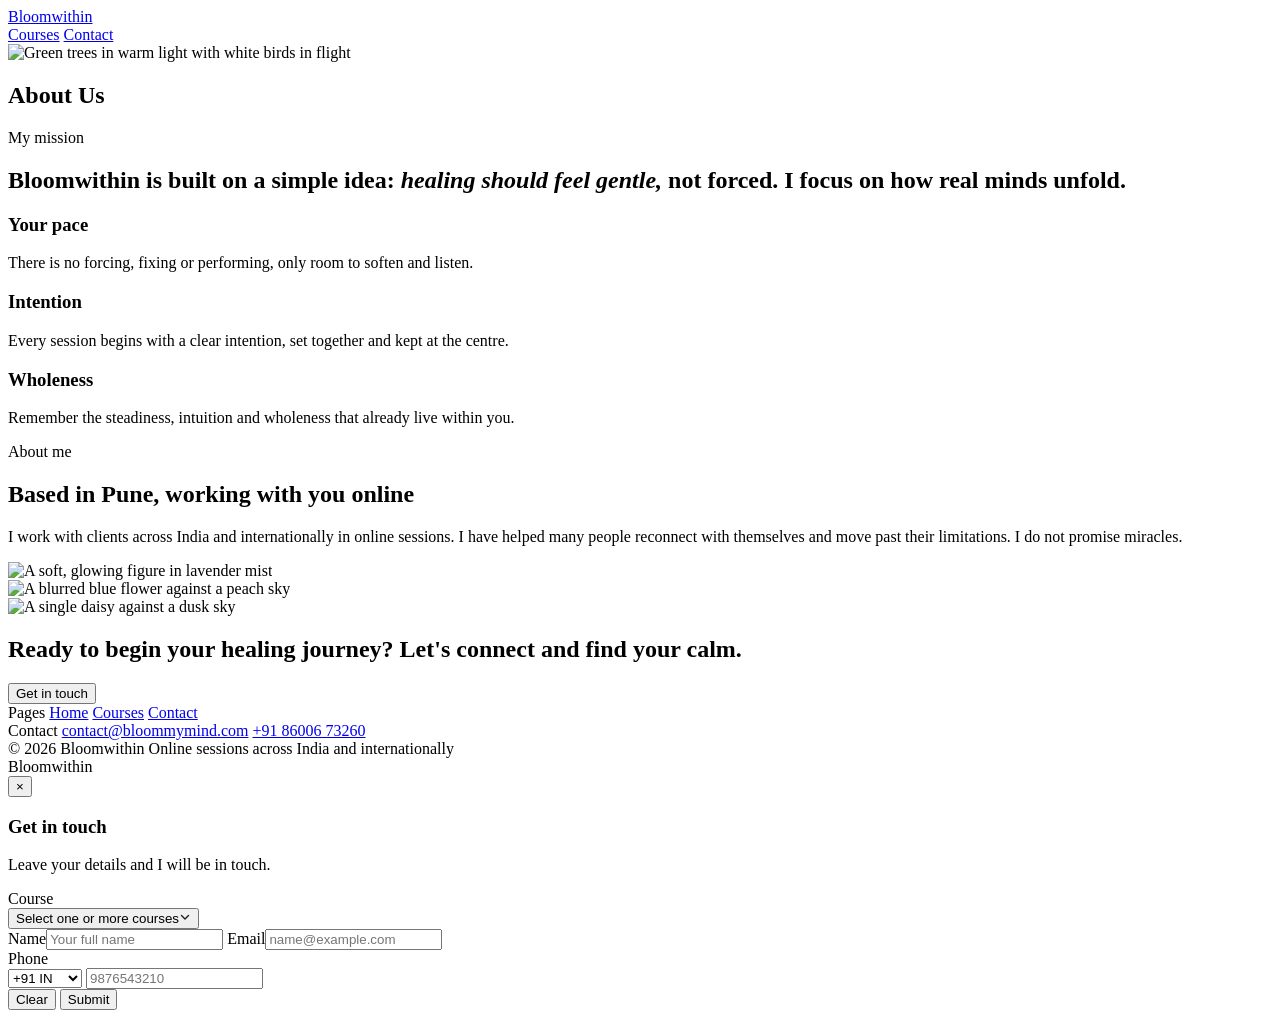
==== contact.html @ b94a1838 "Add files via upload" ====
<!doctype html>
<html lang="en">
<head>
<meta charset="utf-8">
<meta name="viewport" content="width=device-width, initial-scale=1, viewport-fit=cover">
<title>Contact Bloomwithin | About Us &amp; Online Healing Sessions</title>
<meta name="description" content="Get in touch with Bloomwithin. Learn about our gentle approach to healing and book online sessions with clients across India and internationally.">
<meta name="robots" content="index, follow, max-image-preview:large">
<link rel="canonical" href="https://www.bloomwithin.world/contact">
<meta property="og:type" content="website">
<meta property="og:site_name" content="Bloomwithin">
<meta property="og:title" content="Contact Bloomwithin | About Us &amp; Online Healing Sessions">
<meta property="og:description" content="Get in touch with Bloomwithin. Learn about our gentle approach to healing and book online sessions with clients across India and internationally.">
<meta property="og:url" content="https://www.bloomwithin.world/contact">
<meta property="og:image" content="https://www.bloomwithin.world/images/og-contact.jpg">
<meta property="og:image:width" content="1200">
<meta property="og:image:height" content="630">
<meta property="og:image:alt" content="Green trees in warm light with white birds in flight">
<meta name="twitter:card" content="summary_large_image">
<meta name="twitter:title" content="Contact Bloomwithin | About Us &amp; Online Healing Sessions">
<meta name="twitter:description" content="Get in touch with Bloomwithin. Learn about our gentle approach to healing and book online sessions with clients across India and internationally.">
<meta name="twitter:image" content="https://www.bloomwithin.world/images/og-contact.jpg">
<link rel="preconnect" href="https://fonts.googleapis.com">
<link rel="preconnect" href="https://fonts.gstatic.com" crossorigin>
<link rel="stylesheet" href="https://fonts.googleapis.com/css2?family=Inter:ital,wght@0,300..700;1,300..700&family=Lexend:wght@400;500&family=Cormorant+Garamond:wght@400;500&family=Lemon&family=Lily+Script+One&display=swap">
<link rel="stylesheet" href="/assets/site.css">
</head>
<body data-page="contact">
<header class="nav">
  <div class="nav-in">
    <a class="logo" href="/">Bloomwithin</a>
    <nav aria-label="Main">
      <a href="/courses">Courses</a>
      <a href="/contact" aria-current="page">Contact</a>
    </nav>
  </div>
</header>

<main>
<!-- ================= CONTACT ================= -->
<div class="view" id="view-contact">
  <div class="au">
  <section class="au-hero imgr" aria-labelledby="au-h">
    <img loading="lazy" decoding="async" class="rv fill" src="/images/forest-light-and-birds.jpg" alt="Green trees in warm light with white birds in flight" style="object-position:50% 50%">
    <h1 id="au-h" class="au-title" data-split>About Us</h1>
  </section>

  <section class="au-panel" id="mission">
    <span class="au-chip fade">My mission</span>
    <h2 class="au-h" data-split>Bloomwithin is built on a simple idea: <em>healing should feel gentle,</em> not forced. I focus on how real minds unfold.</h2>
    <div class="au-cards">
      <article class="au-card fade">
        <h3>Your pace</h3>
        <p>There is no forcing, fixing or performing, only room to soften and listen.</p>
      </article>
      <article class="au-card fade" style="--d:.1s">
        <h3>Intention</h3>
        <p>Every session begins with a clear intention, set together and kept at the centre.</p>
      </article>
      <article class="au-card fade" style="--d:.2s">
        <h3>Wholeness</h3>
        <p>Remember the steadiness, intuition and wholeness that already live within you.</p>
      </article>
    </div>
  </section>

  <section class="au-team" id="about">
    <span class="au-chip fade">About me</span>
    <h2 class="au-h au-h2" data-split>Based in Pune, working with you online</h2>
    <p class="au-p fade">I work with clients across India and internationally in online sessions. I have helped many people reconnect with themselves and move past their limitations. I do not promise miracles.</p>
    <div class="au-photos">
      <div class="imgr" data-par="1" data-par-img><img loading="lazy" decoding="async" class="rv fill" src="/images/glowing-figure-in-lavender-mist.jpg" alt="A soft, glowing figure in lavender mist" style="object-position:50% 30%"></div>
      <div class="imgr" data-par="-1" data-par-img style="--d:.12s"><img loading="lazy" decoding="async" class="rv fill" src="/images/blue-flower-peach-sky.jpg" alt="A blurred blue flower against a peach sky"></div>
      <div class="imgr" data-par="1.4" data-par-img style="--d:.24s"><img loading="lazy" decoding="async" class="rv fill" src="/images/daisy-against-dusk-sky.jpg" alt="A single daisy against a dusk sky" style="object-position:50% 70%"></div>
    </div>
  </section>
</div>
</div>
</main>





<footer class="foot" id="site-footer">
  <div class="wrap">
    <div class="foot-grid">
      <div class="foot-cta">
        <h2 class="fade">Ready to begin your healing journey? Let's connect and find your calm.</h2>
        <button type="button" class="foot-btn fade" data-book="" style="--d:.1s">Get in touch</button>
      </div>
      <div class="foot-links">
        <nav class="foot-col fade" aria-label="Footer" style="--d:.1s">
          <span class="t">Pages</span>
          <a href="/">Home</a>
          <a href="/courses">Courses</a>
          <a href="/contact">Contact</a>
        </nav>
        <div class="foot-col fade" style="--d:.2s">
          <span class="t">Contact</span>
          <a href="mailto:contact@bloommymind.com">contact@bloommymind.com</a>
          <a href="tel:+918600673260">+91 86006 73260</a>
        </div>
      </div>
    </div>
    <div class="foot-bar">
      <span>&copy; 2026 Bloomwithin</span>
      <span>Online sessions across India and internationally</span>
    </div>
    <div class="foot-word" aria-hidden="true">Bloomwithin</div>
  </div>
</footer>

<div class="modal" id="book-modal" role="dialog" aria-modal="true" aria-labelledby="bk-h" aria-hidden="true">
  <form class="modal-card" id="book-form" novalidate action="https://formspree.io/f/xoeeekdz" method="POST">
    <button type="button" class="modal-x" data-close aria-label="Close">&times;</button>
    <h3 id="bk-h">Get in touch</h3>
    <p class="modal-sub" id="bk-sub">Leave your details and I will be in touch.</p>
    <input type="hidden" name="_subject" value="New booking enquiry from Bloomwithin">
    <div class="f2" id="bk-courses">
      <label id="bk-c-l">Course</label>
      <div class="msel">
        <button type="button" class="msel-btn" id="bk-c-btn" aria-expanded="false" aria-controls="bk-c-list" aria-labelledby="bk-c-l bk-c-btn"><span class="msel-val" id="bk-c-val">Select one or more courses</span><svg viewBox="0 0 12 12" width="12" height="12" aria-hidden="true"><path d="M2.5 4.5 6 8l3.5-3.5" fill="none" stroke="#1c1c22" stroke-width="1.4" stroke-linecap="round" stroke-linejoin="round"/></svg></button>
        <div class="msel-list" id="bk-c-list" role="group" aria-label="Courses" hidden>
          <label class="msel-opt"><input type="checkbox" name="course" value="Reiki Healing"><i aria-hidden="true"></i><span>Reiki Healing</span></label>
          <label class="msel-opt"><input type="checkbox" name="course" value="Switch Word Therapy"><i aria-hidden="true"></i><span>Switch Word Therapy</span></label>
          <label class="msel-opt"><input type="checkbox" name="course" value="Guided Meditation"><i aria-hidden="true"></i><span>Guided Meditation</span></label>
        </div>
      </div>
    </div>
    <label class="f2" for="bk-name"><span>Name</span><input id="bk-name" name="name" type="text" placeholder="Your full name" autocomplete="name" required></label>
    <label class="f2" for="bk-email"><span>Email</span><input id="bk-email" name="email" type="email" placeholder="name@example.com" autocomplete="email" required></label>
    <div class="f2">
      <label for="bk-phone">Phone</label>
      <div class="phone-row">
        <select id="bk-cc" name="country_code" aria-label="Country code">
          <option value="+91">+91 IN</option><option value="+31">+31 NL</option><option value="+44">+44 GB</option><option value="+1">+1 US</option><option value="+61">+61 AU</option><option value="+971">+971 AE</option><option value="+65">+65 SG</option><option value="+49">+49 DE</option><option value="+33">+33 FR</option>
        </select>
        <input id="bk-phone" name="phone_number" type="tel" inputmode="tel" placeholder="9876543210" autocomplete="tel-national" required>
      </div>
    </div>
    <div class="enq-actions">
      <button class="btn-clear" type="reset">Clear</button>
      <button class="btn-submit" type="submit">Submit</button>
    </div>
    <p class="form-note" id="bk-status" role="status" aria-live="polite"></p>
  </form>
</div>

<div class="cur cur-dot" aria-hidden="true"><i><b></b></i></div>
<script src="/assets/site.js" defer></script>
</body>
</html>
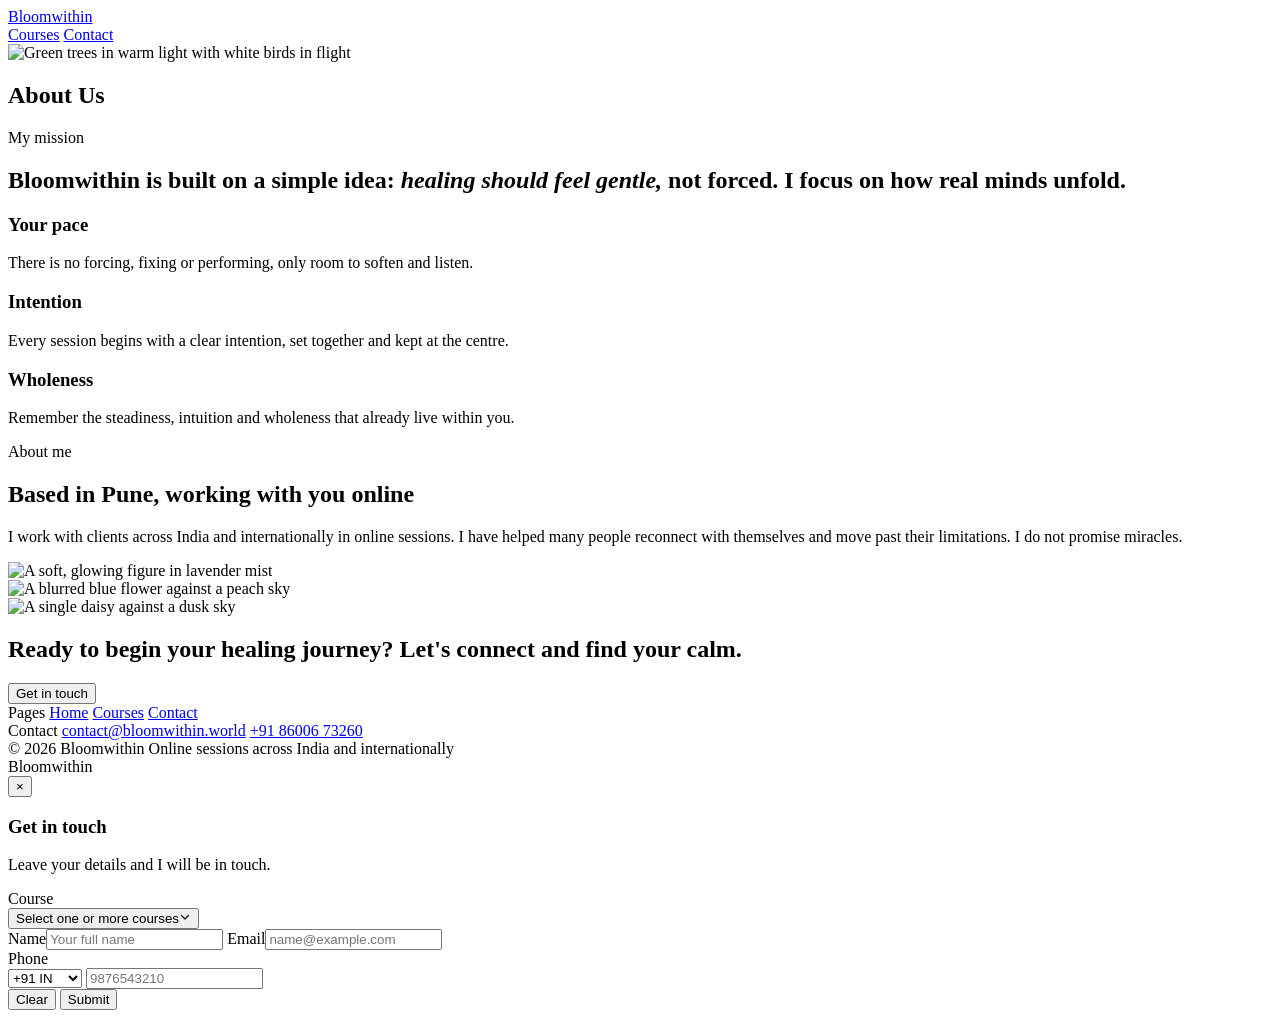
==== commit b909f56a: "Add files via upload" ====
--- a/contact.html
+++ b/contact.html
@@ -98,7 +98,7 @@
         </nav>
         <div class="foot-col fade" style="--d:.2s">
           <span class="t">Contact</span>
-          <a href="mailto:contact@bloommymind.com">contact@bloommymind.com</a>
+          <a href="mailto:contact@bloomwithin.world">contact@bloomwithin.world</a>
           <a href="tel:+918600673260">+91 86006 73260</a>
         </div>
       </div>
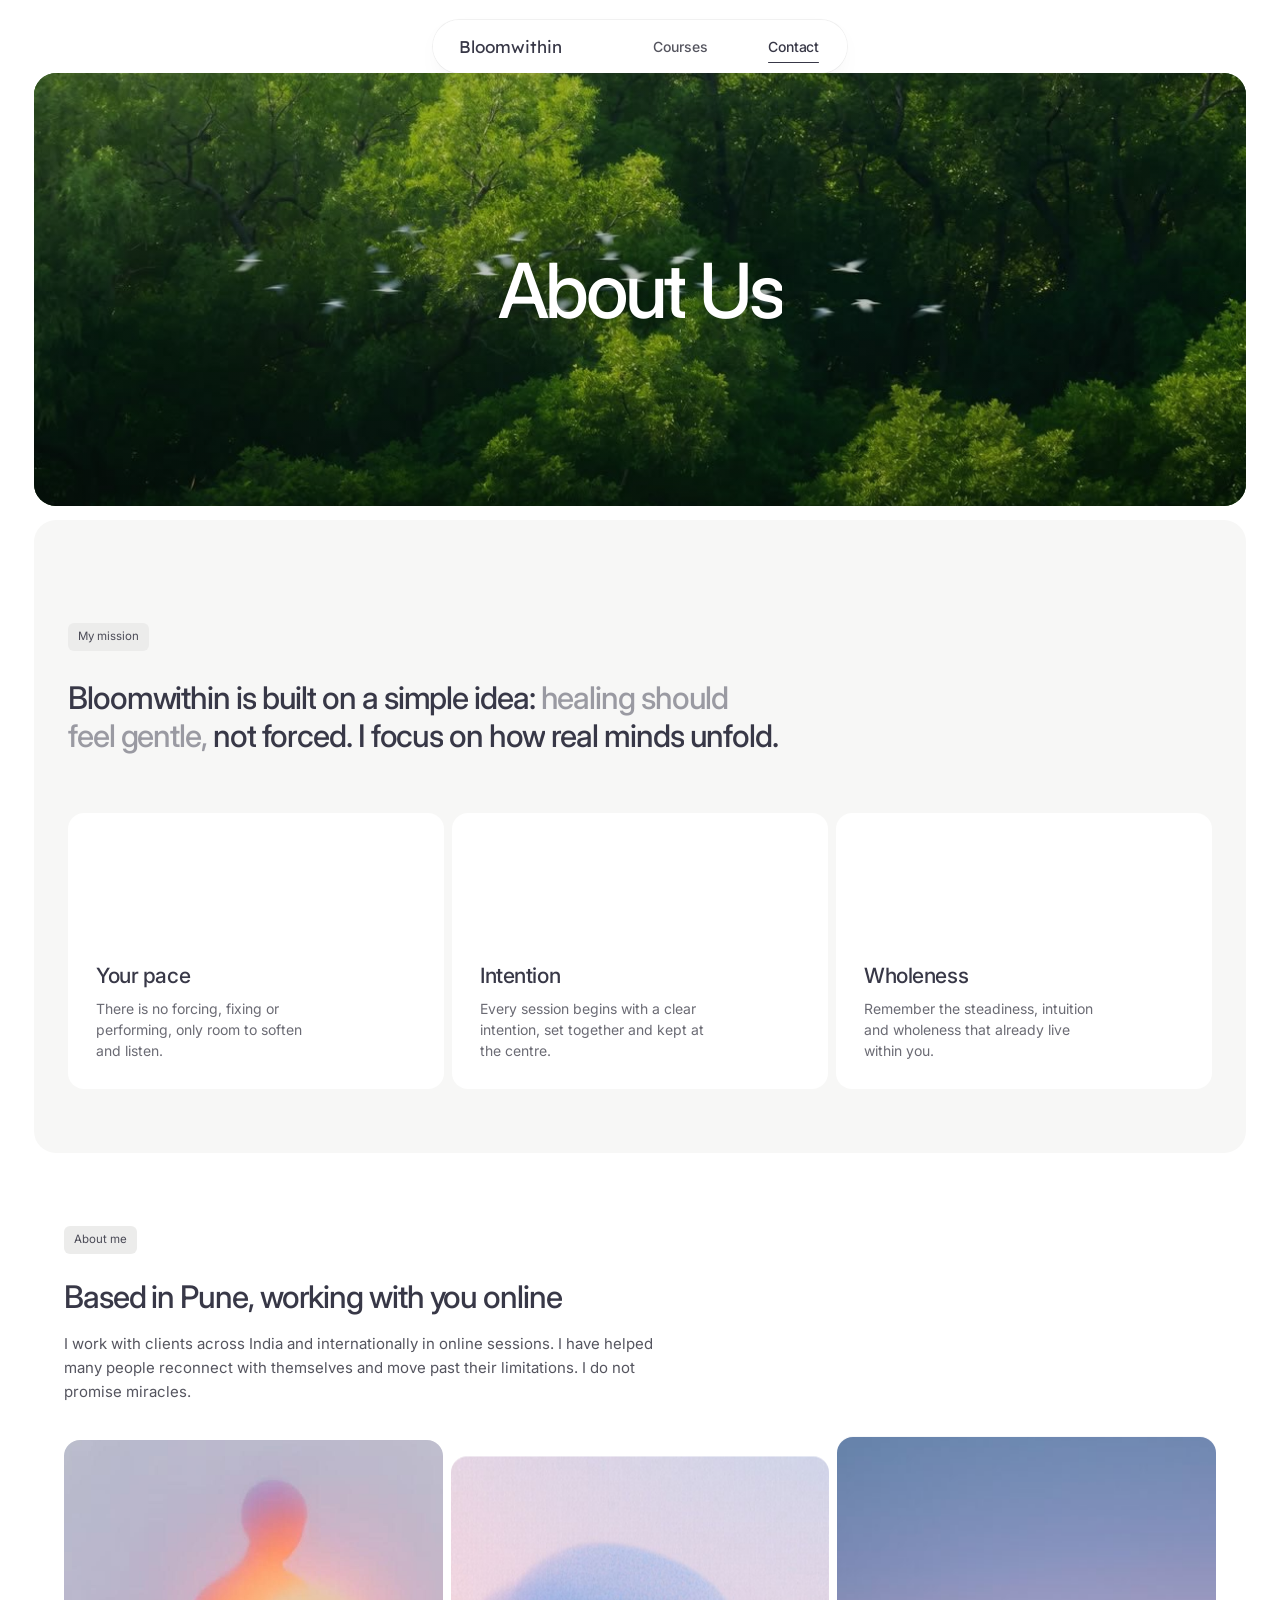
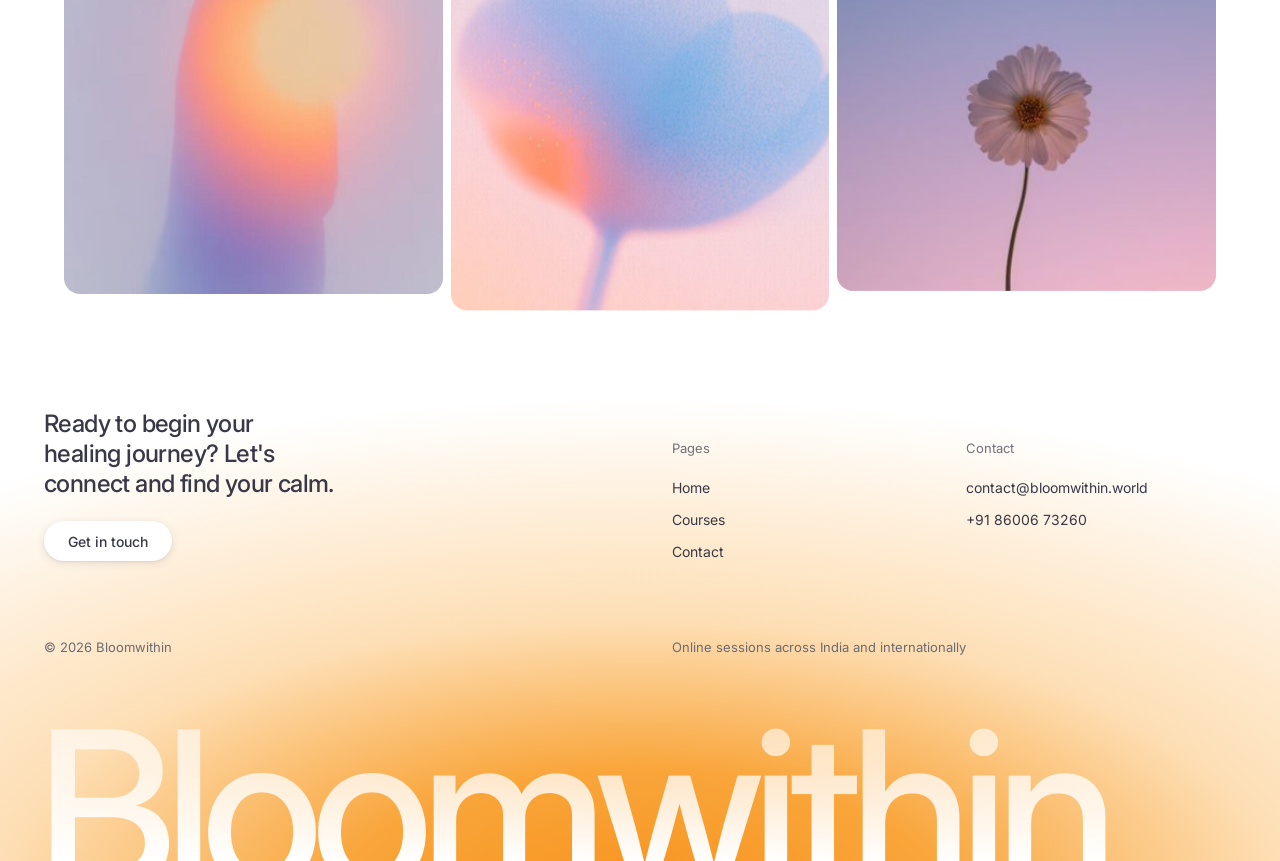
==== commit 320f03cb: "Add files via upload" ====
--- a/contact.html
+++ b/contact.html
@@ -12,18 +12,18 @@
 <meta property="og:title" content="Contact Bloomwithin | About Us &amp; Online Healing Sessions">
 <meta property="og:description" content="Get in touch with Bloomwithin. Learn about our gentle approach to healing and book online sessions with clients across India and internationally.">
 <meta property="og:url" content="https://www.bloomwithin.world/contact">
-<meta property="og:image" content="https://www.bloomwithin.world/images/og-contact.jpg">
+<meta property="og:image" content="https://www.bloomwithin.world/og-contact.jpg">
 <meta property="og:image:width" content="1200">
 <meta property="og:image:height" content="630">
 <meta property="og:image:alt" content="Green trees in warm light with white birds in flight">
 <meta name="twitter:card" content="summary_large_image">
 <meta name="twitter:title" content="Contact Bloomwithin | About Us &amp; Online Healing Sessions">
 <meta name="twitter:description" content="Get in touch with Bloomwithin. Learn about our gentle approach to healing and book online sessions with clients across India and internationally.">
-<meta name="twitter:image" content="https://www.bloomwithin.world/images/og-contact.jpg">
+<meta name="twitter:image" content="https://www.bloomwithin.world/og-contact.jpg">
 <link rel="preconnect" href="https://fonts.googleapis.com">
 <link rel="preconnect" href="https://fonts.gstatic.com" crossorigin>
 <link rel="stylesheet" href="https://fonts.googleapis.com/css2?family=Inter:ital,wght@0,300..700;1,300..700&family=Lexend:wght@400;500&family=Cormorant+Garamond:wght@400;500&family=Lemon&family=Lily+Script+One&display=swap">
-<link rel="stylesheet" href="/assets/site.css">
+<link rel="stylesheet" href="/site.css">
 </head>
 <body data-page="contact">
 <header class="nav">
@@ -41,7 +41,7 @@
 <div class="view" id="view-contact">
   <div class="au">
   <section class="au-hero imgr" aria-labelledby="au-h">
-    <img loading="lazy" decoding="async" class="rv fill" src="/images/forest-light-and-birds.jpg" alt="Green trees in warm light with white birds in flight" style="object-position:50% 50%">
+    <img loading="lazy" decoding="async" class="rv fill" src="/forest-light-and-birds.jpg" alt="Green trees in warm light with white birds in flight" style="object-position:50% 50%">
     <h1 id="au-h" class="au-title" data-split>About Us</h1>
   </section>
 
@@ -69,9 +69,9 @@
     <h2 class="au-h au-h2" data-split>Based in Pune, working with you online</h2>
     <p class="au-p fade">I work with clients across India and internationally in online sessions. I have helped many people reconnect with themselves and move past their limitations. I do not promise miracles.</p>
     <div class="au-photos">
-      <div class="imgr" data-par="1" data-par-img><img loading="lazy" decoding="async" class="rv fill" src="/images/glowing-figure-in-lavender-mist.jpg" alt="A soft, glowing figure in lavender mist" style="object-position:50% 30%"></div>
-      <div class="imgr" data-par="-1" data-par-img style="--d:.12s"><img loading="lazy" decoding="async" class="rv fill" src="/images/blue-flower-peach-sky.jpg" alt="A blurred blue flower against a peach sky"></div>
-      <div class="imgr" data-par="1.4" data-par-img style="--d:.24s"><img loading="lazy" decoding="async" class="rv fill" src="/images/daisy-against-dusk-sky.jpg" alt="A single daisy against a dusk sky" style="object-position:50% 70%"></div>
+      <div class="imgr" data-par="1" data-par-img><img loading="lazy" decoding="async" class="rv fill" src="/glowing-figure-in-lavender-mist.jpg" alt="A soft, glowing figure in lavender mist" style="object-position:50% 30%"></div>
+      <div class="imgr" data-par="-1" data-par-img style="--d:.12s"><img loading="lazy" decoding="async" class="rv fill" src="/blue-flower-peach-sky.jpg" alt="A blurred blue flower against a peach sky"></div>
+      <div class="imgr" data-par="1.4" data-par-img style="--d:.24s"><img loading="lazy" decoding="async" class="rv fill" src="/daisy-against-dusk-sky.jpg" alt="A single daisy against a dusk sky" style="object-position:50% 70%"></div>
     </div>
   </section>
 </div>
@@ -148,6 +148,6 @@
 </div>
 
 <div class="cur cur-dot" aria-hidden="true"><i><b></b></i></div>
-<script src="/assets/site.js" defer></script>
+<script src="/site.js" defer></script>
 </body>
 </html>
--- a/site.css
+++ b/site.css
@@ -0,0 +1,568 @@
+/* Bloomwithin shared styles. Each page (/, /courses, /contact) is a real URL that loads this file. */
+:root {
+  --bg: #ffffff;
+  --ink: #383847;
+  --muted: #98989e;
+  --link: #0099ff;
+  --band: #f4f3f0;
+  --cream: #f8f6f1;
+  --line: #d9d8d4;
+  --accent: #ea6a3f;
+  --glow: #f2bd7e;
+  --sans: "Inter", "Helvetica Neue", Arial, sans-serif;
+  --lex: "Lexend", "Inter", Arial, sans-serif;
+  --logo: "Lemon", "Lexend", Georgia, serif;
+  --script: "Lily Script One", Georgia, serif;
+  --ease: cubic-bezier(.2, .7, .1, 1);
+  color-scheme: light;
+}
+* { box-sizing: border-box; }
+html { scroll-behavior: smooth; }
+body {
+  margin: 0;
+  background: var(--bg);
+  color: var(--ink);
+  font-family: var(--sans);
+  font-size: 16px;
+  line-height: 1.5;
+  overflow-x: hidden;
+  overflow-x: clip;
+  -webkit-font-smoothing: antialiased;
+}
+body::before { content: ""; position: fixed; inset: 0 0 auto; height: env(safe-area-inset-top, 0px); z-index: 60; background: var(--bg); }
+a { color: inherit; text-decoration: none; }
+img { display: block; max-width: 100%; }
+h1, h2, h3, p { margin: 0; }
+:focus-visible { outline: 2px solid var(--accent); outline-offset: 3px; border-radius: 6px; }
+
+.wrap {
+  width: 100%;
+  max-width: 1280px;
+  margin: 0 auto;
+  padding-left: max(clamp(16px, 4vw, 44px), env(safe-area-inset-left, 0px));
+  padding-right: max(clamp(16px, 4vw, 44px), env(safe-area-inset-right, 0px));
+}
+
+/* ---------- Nav ---------- */
+.nav {
+  position: sticky;
+  top: calc(env(safe-area-inset-top, 0px) + 10px);
+  z-index: 50;
+  display: flex;
+  justify-content: center;
+  padding: 10px max(16px, env(safe-area-inset-left, 0px)) 0 max(16px, env(safe-area-inset-right, 0px));
+  pointer-events: none;
+}
+.nav-in {
+  pointer-events: auto;
+  display: flex;
+  align-items: center;
+  gap: clamp(28px, 7vw, 96px);
+  padding: 10px 26px;
+  border-radius: 999px;
+  background: rgba(255, 255, 255, .86);
+  backdrop-filter: blur(16px) saturate(1.4);
+  -webkit-backdrop-filter: blur(16px) saturate(1.4);
+  box-shadow: 0 0 0 1px rgba(35, 35, 47, .06), 0 10px 30px -18px rgba(35, 35, 47, .25);
+  font-size: 13px;
+}
+.logo { font-family: var(--lex); font-weight: 400; font-size: 17px; letter-spacing: 0; color: var(--ink); }
+.nav nav { display: flex; gap: clamp(28px, 5vw, 56px); }
+.nav nav a { position: relative; padding: 6px 2px; color: #55555f; font-weight: 500; letter-spacing: -.005em; transition: color .3s; }
+.nav nav a::after { content: ""; position: absolute; left: 2px; right: 2px; bottom: 0; height: 1.5px; border-radius: 2px; background: var(--ink); transform: scaleX(0); transform-origin: left; transition: transform .45s var(--ease); }
+.nav nav a:hover { color: var(--ink); }
+.nav nav a:hover::after, .nav nav a[aria-current="page"]::after { transform: scaleX(1); }
+.nav nav a[aria-current="page"] { color: var(--ink); }
+
+/* ---------- Type ---------- */
+.h-hero { font-size: clamp(2.6rem, 6.4vw, 5.4rem); line-height: 1.04; letter-spacing: -.035em; font-weight: 500; }
+.h-hero-32 { font-size: 56px; line-height: 1.15; letter-spacing: -.03em; margin-top: -6px; }
+.h-hero-32 .line.soft { font-size: 56px; line-height: 1.1; }
+.h-hero span.line { display: block; }
+.h-hero .soft { font-weight: 400; color: var(--muted); }
+.h-sec { font-size: clamp(1.5rem, 2.6vw, 2.2rem); line-height: 1.15; letter-spacing: -.025em; font-weight: 500; }
+.h-mid { font-size: clamp(1.25rem, 1.9vw, 1.6rem); line-height: 1.2; letter-spacing: -.02em; font-weight: 500; }
+.small { font-size: 13px; color: var(--muted); }
+.offer-head .small { font-size: 16px; }
+.eyebrow { font-size: 11px; letter-spacing: .16em; text-transform: uppercase; color: var(--accent); font-weight: 500; }
+.lede { font-size: 16px; line-height: 1.65; color: #55555f; max-width: 38ch; }
+
+.pill {
+  display: inline-flex;
+  align-items: center;
+  justify-content: center;
+  padding: 9px 26px;
+  border: 1px solid var(--ink);
+  border-radius: 999px;
+  font-size: 13px;
+  font-weight: 500;
+  background: transparent;
+  color: var(--ink);
+  font-family: inherit;
+  cursor: pointer;
+  transition: background .35s var(--ease), color .35s var(--ease), border-color .35s var(--ease);
+}
+.pill:hover { background: var(--ink); color: #fff; }
+
+/* ---------- Hero ---------- */
+.hero { padding-top: clamp(28px, 6vw, 72px); padding-bottom: clamp(28px, 4vw, 48px); }
+.hero-top { display: grid; grid-template-columns: minmax(0, 1.5fr) minmax(0, 1fr); gap: 32px; align-items: start; }
+.hero-side { display: flex; flex-direction: column; align-items: flex-start; gap: 22px; padding-bottom: 8px; }
+.hero-img { height: clamp(260px, 44vw, 600px); }
+.hero-img img, .fill { width: 100%; height: 100%; object-fit: cover; }
+.mountain { padding-top: 14px; }
+
+/* ---------- Inner shift ---------- */
+.shift { padding-block: clamp(36px, 6vw, 80px); }
+.shift-grid { display: grid; grid-template-columns: minmax(0, 1fr) minmax(0, 1fr); gap: 32px; min-height: 360px; }
+.shift-left { display: flex; flex-direction: column; justify-content: space-between; gap: 24px; }
+.flower { width: clamp(110px, 14vw, 180px); }
+.shift-right { display: flex; flex-direction: column; gap: 28px; padding-top: 8px; }
+.shift-right .block { display: flex; flex-direction: column; gap: 10px; }
+.shift-right .block p { font-size: 16px; color: #55555f; max-width: 46ch; }
+.shift-right .label { font-size: 14px; font-weight: 500; }
+.shift-end { margin-top: auto; text-align: left; }
+
+/* ---------- Bento ---------- */
+.band { background: var(--band); padding-block: clamp(36px, 5vw, 72px); }
+.band .h-sec { margin-bottom: 24px; }
+.bento { display: grid; grid-template-columns: minmax(0, 1fr) minmax(0, 1fr) minmax(0, 1.3fr); gap: 14px; }
+.card { position: relative; border-radius: 16px; overflow: hidden; background: #fff; }
+.card-pace { aspect-ratio: 98 / 88; background: #fdfdfc; }
+.card-pace .bgimg { position: absolute; left: 0; bottom: 0; width: 100%; height: 74%; object-fit: cover; object-position: center 39%; -webkit-mask-image: linear-gradient(to bottom, transparent 0%, rgba(0, 0, 0, .3) 30%, rgba(0, 0, 0, .85) 60%, #000 85%); mask-image: linear-gradient(to bottom, transparent 0%, rgba(0, 0, 0, .3) 30%, rgba(0, 0, 0, .85) 60%, #000 85%); }
+.card-pace .panel { position: relative; z-index: 1; max-width: 18rem; padding: 34px 30px; display: flex; flex-direction: column; }
+.card-pace .panel h3, .card-pace .panel p { font-size: 16px; line-height: 1.4; font-weight: 400; letter-spacing: 0; color: var(--ink); }
+.card-text .h-mid { font-size: 1rem; letter-spacing: -.01em; }
+.card-text p { font-size: 16px; color: #55555f; }
+.card-vid { grid-column: span 2; background: #000; }
+.card-vid img.fill, .card-photo img.fill { position: absolute; inset: 0; }
+.fluid-cv { position: absolute; inset: 0; width: 100%; height: 100%; pointer-events: none; }
+.has-cursor [data-fluid], .has-cursor [data-fluid] * { cursor: default !important; }
+.card-photo { aspect-ratio: 98 / 101; }
+.card-photo.card-sit { aspect-ratio: auto; }
+.card-sit img.fill { object-position: center 82%; }
+.card-text { padding: 26px; display: flex; flex-direction: column; justify-content: flex-end; gap: 10px; }
+
+/* ---------- Offer ---------- */
+.offer { padding-block: clamp(44px, 7vw, 96px); text-align: center; }
+.offer-head { display: flex; flex-direction: column; align-items: center; gap: 10px; margin-bottom: 40px; }
+.offer-head .small { max-width: 44ch; }
+.cards { display: grid; grid-template-columns: repeat(3, minmax(0, 1fr)); gap: 16px; max-width: 1090px; margin-inline: auto; text-align: left; }
+.course { position: relative; display: flex; flex-direction: column; justify-content: flex-end; aspect-ratio: 350 / 404; border-radius: 16px; background: #f8f6f4; overflow: hidden; }
+.course:hover { z-index: 2; }
+@media (hover: hover) {
+  .js .course.fade.in { transition: opacity .9s var(--ease) var(--d, 0s), transform .7s cubic-bezier(.34, 1.45, .64, 1); will-change: transform; }
+  .js .course.fade.in:hover { transform: translateY(-4px) scale(1.05); }
+}
+.course .cimg { position: absolute; inset: 0; }
+.course .cimg::after { content: ""; position: absolute; inset: 0; z-index: 1; background: linear-gradient(to bottom, rgba(248, 246, 244, 0) 38%, rgba(248, 246, 244, .55) 60%, rgba(248, 246, 244, .94) 80%); pointer-events: none; }
+.course .cbody { position: relative; z-index: 2; padding: 0 clamp(14px, 1.3vw, 16px) clamp(16px, 1.6vw, 22px); display: flex; flex-direction: column; gap: 10px; }
+.price { font-size: clamp(15px, 1.35vw, 17px); color: #4b4b57; font-variant-numeric: tabular-nums; }
+.course h3 { font-size: clamp(14px, 1.3vw, 16px); font-weight: 600; letter-spacing: -.01em; }
+.course p { font-size: clamp(13px, 1.15vw, 14px); line-height: 1.45; color: #55555f; }
+.course .meta { font-size: clamp(12px, 1.05vw, 13px); color: #8a8a93; margin-top: 2px; }
+
+/* ---------- Students ---------- */
+.students { display: grid; grid-template-columns: minmax(0, 1.9fr) minmax(0, 1fr); min-height: clamp(520px, 52vw, 720px); border-top: 1px solid #bdbcc4; background: #fcfcfc; }
+.stu-left { display: flex; flex-direction: column; align-items: flex-start; gap: 24px; justify-content: space-between; padding: clamp(56px, 7vw, 96px) 28px clamp(48px, 6vw, 88px) max(clamp(16px, 8vw, 128px), env(safe-area-inset-left, 0px)); }
+.stu-label { font-size: 13px; font-style: italic; font-weight: 500; letter-spacing: 0; color: var(--muted); }
+.qmark { font-family: var(--script); font-style: normal; font-weight: 400; font-size: 56px; line-height: .7; color: #302b2b; }
+.stu-quote { margin: 0; max-width: 36rem; display: flex; flex-direction: column; gap: 18px; }
+.stu-quote blockquote { margin: 0; font-size: 21px; line-height: 1.5; font-style: italic; font-weight: 500; letter-spacing: -.005em; color: var(--ink); }
+.stu-quote blockquote strong { font-weight: 700; }
+.stu-quote figcaption { font-size: 14px; color: #55555f; }
+.avatar { width: 52px; height: 52px; border-radius: 50%; object-fit: cover; }
+.stu-img { position: relative; min-height: 260px; }
+.stu-img img { position: absolute; inset: 0; object-position: 70% 65%; }
+
+/* ---------- Courses rows (match Framer) ---------- */
+.cp-head { padding: clamp(56px, 8.8vw, 112px) 0 30px max(clamp(16px, 3.3vw, 42px), env(safe-area-inset-left, 0px)); }
+.cp-title { font-size: clamp(28px, 2.8vw, 36px); line-height: 1.2; font-weight: 600; letter-spacing: -.02em; color: var(--ink); }
+.crow { display: grid; grid-template-columns: 295fr 413fr 471fr; column-gap: clamp(16px, 2.3vw, 29px); padding-left: max(clamp(16px, 3.3vw, 42px), env(safe-area-inset-left, 0px)); margin-bottom: 36px; }
+.c-col1 { display: flex; flex-direction: column; min-width: 0; }
+.c-photo { position: relative; aspect-ratio: 371 / 423; }
+.c-photo img, .c-col3 img { position: absolute; inset: 0; }
+.c-num { margin-top: 38px; font-size: clamp(36px, 3.8vw, 49px); line-height: 1.1; font-weight: 600; letter-spacing: -.02em; color: #4b4b57; font-variant-numeric: tabular-nums; }
+.c-name { margin-top: 12px; font-size: 20px; line-height: 1.3; font-weight: 500; color: var(--ink); }
+.c-col2 { display: flex; flex-direction: column; align-items: flex-start; min-width: 0; }
+.c-about h3, .c-about p { font-size: 16px; line-height: 1.55; }
+.c-about h3 { font-weight: 600; color: var(--ink); }
+.c-about p { color: #55555f; }
+.c-about > * + * { margin-top: 16px; }
+.c-about p + h3 { margin-top: 20px; }
+.c-table { width: 100%; margin: 20px 0 0; }
+.c-trow { display: grid; grid-template-columns: 49% minmax(0, 1fr); align-items: center; padding: 15px 0; border-bottom: 1px solid #d6d5da; }
+.c-trow:last-child { border-bottom: 0; }
+.c-trow dt { font-size: 14px; font-weight: 500; color: var(--muted); }
+.c-trow dd { margin: 0; font-size: 16px; color: var(--ink); }
+.c-col2 .pill { margin-top: 20px; height: 41px; padding: 0 30px; font-size: 15px; }
+.c-col3 { position: relative; aspect-ratio: 594 / 700; min-width: 0; }
+
+.crows { position: relative; }
+.crow { position: sticky; top: var(--stk, 0px); background: #fff; padding-top: 28px; padding-bottom: 8px; margin-bottom: 0; }
+.crow:nth-child(1) { z-index: 1; } .crow:nth-child(2) { z-index: 2; } .crow:nth-child(3) { z-index: 3; }
+.crow:first-child { box-shadow: none; }
+
+/* ---------- Courses page ---------- */
+.c-head { padding-block: clamp(36px, 6vw, 80px) clamp(24px, 4vw, 48px); display: grid; grid-template-columns: minmax(0, 1.5fr) minmax(0, 1fr); gap: 32px; align-items: end; }
+.row { display: grid; grid-template-columns: minmax(0, 1fr) minmax(0, 1fr); gap: clamp(24px, 5vw, 72px); align-items: stretch; padding-left: max(clamp(16px, 4vw, 44px), env(safe-area-inset-left, 0px), calc((100% - 1280px) / 2 + clamp(16px, 4vw, 44px))); border-top: 1px solid var(--line); }
+.row-text { display: flex; flex-direction: column; justify-content: center; align-items: flex-start; gap: 18px; padding-block: clamp(32px, 5vw, 64px); }
+.row-text .h-sec { font-size: clamp(1.8rem, 3.4vw, 3rem); }
+.row-text p { font-size: 15px; color: #55555f; max-width: 44ch; }
+.facts { display: grid; grid-template-columns: auto 1fr; gap: 6px 22px; font-size: 13px; margin: 4px 0 6px; }
+.facts dt { color: var(--muted); }
+.facts dd { margin: 0; font-variant-numeric: tabular-nums; }
+.row-img { position: relative; min-height: clamp(300px, 36vw, 480px); }
+.row-img img { position: absolute; inset: 0; }
+.ready { padding-block: clamp(32px, 5vw, 64px) clamp(40px, 6vw, 80px); }
+.ready-card { position: relative; min-height: clamp(300px, 34vw, 420px); border-radius: 28px; display: flex; align-items: flex-end; background: radial-gradient(60% 90% at 88% 20%, rgba(250, 190, 160, .75), rgba(250, 190, 160, 0) 70%), radial-gradient(70% 90% at 8% 100%, rgba(190, 196, 250, .8), rgba(190, 196, 250, 0) 70%), #f6f3f6; }
+.ready-copy { position: relative; z-index: 1; display: flex; flex-direction: column; align-items: flex-start; gap: 14px; padding: clamp(24px, 4vw, 52px); max-width: 38rem; color: var(--ink); }
+.ready-chip { font-size: 11.5px; line-height: 1; padding: 8px 10px; border-radius: 6px; background: rgba(255, 255, 255, .7); color: #4b4b57; }
+.ready-h { font-size: clamp(2rem, 4.4vw, 3.5rem); line-height: 1.02; font-weight: 500; letter-spacing: -.04em; }
+.ready-p { font-size: clamp(14px, 1.3vw, 16px); line-height: 1.55; color: #55555f; max-width: 34ch; }
+.ready-actions { display: flex; align-items: center; gap: 22px; margin-top: 8px; }
+.ready-btn { height: 46px; padding: 0 28px; border: 0; border-radius: 999px; background: #1f1f1f; color: #fff; font: inherit; font-size: 15px; font-weight: 500; cursor: pointer; transition: transform .45s var(--ease), background-color .3s; }
+.ready-btn:hover { background: #000; transform: translateY(-2px); }
+.ready-link { color: var(--ink); font-size: 15px; border-bottom: 1px solid rgba(28, 28, 34, .4); padding-bottom: 2px; transition: border-color .3s; }
+.ready-link:hover { border-color: var(--ink); }
+
+
+/* ---------- About trio ---------- */
+.trio { display: grid; grid-template-columns: repeat(3, minmax(0, 1fr)); gap: 12px; align-items: stretch; padding: clamp(24px, 4vw, 48px) max(clamp(16px, 4vw, 44px), env(safe-area-inset-right, 0px)) clamp(24px, 4vw, 48px) 0; min-height: clamp(300px, 36vw, 480px); }
+.trio > div { position: relative; border-radius: 16px; min-height: 260px; }
+.trio > div:nth-child(2) { margin-top: 36px; margin-bottom: -12px; }
+.trio img { position: absolute; inset: 0; }
+
+/* ---------- Parallax ---------- */
+.js [data-par] { translate: 0 var(--cy, 0px); will-change: translate; }
+.js [data-par-img] img.rv, .js [data-par-img] .parimg { translate: 0 var(--py, 0px); scale: 1.16; }
+
+/* ---------- Book now popup ---------- */
+.modal { position: fixed; inset: 0; z-index: 9000; display: grid; place-items: center; padding: 16px max(16px, env(safe-area-inset-right, 0px)) max(16px, env(safe-area-inset-bottom, 0px)) max(16px, env(safe-area-inset-left, 0px)); background: rgba(28, 28, 34, .38); -webkit-backdrop-filter: blur(8px); backdrop-filter: blur(8px); opacity: 0; visibility: hidden; transition: opacity .35s var(--ease), visibility 0s .35s; }
+.modal.open { opacity: 1; visibility: visible; transition: opacity .35s var(--ease); }
+.modal-card { position: relative; width: 100%; max-width: 420px; max-height: 100%; overflow: auto; background: #fff; border-radius: 28px; padding: 28px 24px 26px; box-shadow: 0 40px 80px -30px rgba(40, 40, 90, .5); transform: translateY(24px) scale(.97); transition: transform .5s var(--ease); }
+.modal.open .modal-card { transform: none; }
+.modal-card h3 { text-align: center; font-size: 18px; font-weight: 600; letter-spacing: -.01em; color: #1c1c22; }
+.modal-sub { text-align: center; font-size: 13px; color: var(--muted); margin: 6px 0 20px; min-height: 1em; }
+.modal-x { position: absolute; top: 14px; right: 14px; width: 34px; height: 34px; border: 0; border-radius: 50%; background: #f4f4f5; color: #1c1c22; font-size: 18px; line-height: 1; cursor: pointer; transition: background-color .3s; }
+.modal-x:hover { background: #e9e9ec; }
+.js-lock { overflow: hidden; }
+
+
+/* ---------- About Us ---------- */
+.au { width: 100%; max-width: 1232px; margin: 0 auto; padding: 10px max(10px, env(safe-area-inset-right, 0px)) 24px max(10px, env(safe-area-inset-left, 0px)); }
+.au-hero { position: relative; height: clamp(260px, 36vw, 433px); border-radius: 22px; overflow: hidden; background: #2f5a1e; display: grid; place-items: center; }
+.au-hero img { position: absolute; inset: 0; }
+.au-hero::after { content: ""; position: absolute; inset: 0; background: linear-gradient(to bottom, rgba(10, 30, 10, .18), rgba(10, 30, 10, .38)); pointer-events: none; }
+.au-title { position: relative; z-index: 1; font-size: clamp(2.6rem, 6vw, 4.75rem); line-height: 1; font-weight: 500; letter-spacing: -.05em; color: #fff; text-shadow: 0 2px 30px rgba(0, 20, 0, .35); }
+.au-panel { margin-top: 14px; border-radius: 22px; background: #f7f7f6; padding: clamp(40px, 8vw, 104px) clamp(16px, 3vw, 34px) clamp(24px, 5vw, 64px); }
+.au-chip { display: inline-block; font-size: 11.5px; line-height: 1; padding: 8px 10px; border-radius: 6px; background: #ececeb; color: #4b4b57; }
+.au-h { margin-top: 28px; max-width: 28em; font-size: clamp(1.4rem, 2.6vw, 1.95rem); line-height: 1.22; font-weight: 500; letter-spacing: -.035em; color: var(--ink); }
+.au-h em { font-style: normal; color: #9a9aa2; }
+.au-cards { display: grid; grid-template-columns: repeat(3, minmax(0, 1fr)); gap: 8px; margin-top: clamp(32px, 5vw, 58px); }
+.au-card { display: flex; flex-direction: column; min-height: clamp(220px, 23vw, 276px); background: #fff; border-radius: 16px; padding: 28px; }
+.au-card h3 { margin-top: auto; font-size: 21px; line-height: 1.2; font-weight: 500; letter-spacing: -.02em; color: var(--ink); }
+.au-card p { margin-top: 10px; font-size: 14px; line-height: 1.45; color: #6b6b74; max-width: 17em; }
+.au-team { padding: clamp(40px, 6vw, 72px) clamp(12px, 2.5vw, 30px) clamp(16px, 3vw, 32px); }
+.au-h2 { margin-top: 24px; max-width: 18em; }
+.au-p { margin-top: 16px; max-width: 40em; font-size: 15px; line-height: 1.6; color: #55555f; }
+.au-photos { display: grid; grid-template-columns: repeat(3, minmax(0, 1fr)); gap: 8px; margin-top: clamp(28px, 4vw, 44px); }
+.au-photos > div { position: relative; border-radius: 16px; aspect-ratio: 5 / 6; }
+.au-photos img { position: absolute; inset: 0; }
+@media (max-width: 860px) { .au-cards { grid-template-columns: minmax(0, 1fr); } .au-card { min-height: 190px; } .au-photos { grid-template-columns: minmax(0, 1fr) minmax(0, 1fr); } .au-photos > div:nth-child(3) { grid-column: span 2; aspect-ratio: 16 / 10; } }
+
+
+/* ---------- Multi-select ---------- */
+.msel { position: relative; }
+.msel-btn { display: flex; align-items: center; justify-content: space-between; gap: 10px; width: 100%; min-height: 44px; padding: 0 15px; border: 1px solid transparent; border-radius: 10px; background: #f5f5f6; color: #1c1c22; font: inherit; font-size: 14px; font-weight: 400; text-align: left; cursor: pointer; transition: background-color .3s, border-color .3s, box-shadow .3s; }
+.msel-btn:hover { background: #f0f0f2; }
+.msel-btn:focus-visible { outline: none; background: #fff; border-color: #1f1f1f; box-shadow: 0 0 0 3px rgba(31, 31, 31, .1); }
+.msel-btn[aria-invalid="true"] { border-color: #c4491f; background: #fff7f4; }
+.msel-btn svg { flex: none; transition: transform .35s var(--ease); }
+.msel-btn[aria-expanded="true"] svg { transform: rotate(180deg); }
+.msel-val { min-width: 0; overflow: hidden; text-overflow: ellipsis; white-space: nowrap; }
+.msel-val.ph { color: #a9a9b1; }
+.msel-list { display: flex; flex-direction: column; margin-top: 6px; padding: 6px; border-radius: 12px; background: #fff; box-shadow: 0 0 0 1px rgba(35, 35, 47, .1), 0 14px 30px -18px rgba(35, 35, 47, .35); }
+.msel-list[hidden] { display: none; }
+.msel-opt { position: relative; display: flex; align-items: center; gap: 12px; min-height: 42px; padding: 0 10px; border-radius: 8px; font-size: 14px; font-weight: 400; color: #1c1c22; cursor: pointer; transition: background-color .2s; }
+.msel-opt:hover { background: #f5f5f6; }
+.msel-opt input { position: absolute; opacity: 0; pointer-events: none; }
+.msel-opt i { flex: none; width: 18px; height: 18px; border-radius: 5px; border: 1.5px solid #c9c9d0; background: #fff center / 12px no-repeat; transition: background-color .2s, border-color .2s; }
+.msel-opt input:checked + i { background-color: #1f1f1f; border-color: #1f1f1f; background-image: url("data:image/svg+xml,%3Csvg xmlns='http://www.w3.org/2000/svg' viewBox='0 0 12 12'%3E%3Cpath d='M2.5 6.2 5 8.6l4.5-5' fill='none' stroke='%23fff' stroke-width='1.6' stroke-linecap='round' stroke-linejoin='round'/%3E%3C/svg%3E"); }
+.msel-opt input:focus-visible + i { box-shadow: 0 0 0 3px rgba(31, 31, 31, .15); }
+
+
+/* ---------- Philosophy band ---------- */
+.philo { margin-top: clamp(24px, 4vw, 56px); background: #fdf8f6; }
+.philo-top { display: grid; grid-template-columns: minmax(0, 1fr) minmax(0, 1fr); grid-template-areas: ". h" "tag p"; row-gap: clamp(48px, 7vw, 92px); column-gap: clamp(24px, 5vw, 72px); padding: clamp(56px, 10vw, 128px) max(clamp(16px, 3.3vw, 42px), env(safe-area-inset-right, 0px)) clamp(56px, 7vw, 92px) max(clamp(16px, 3.3vw, 42px), env(safe-area-inset-left, 0px)); }
+.philo-main { display: contents; }
+.philo-h { grid-area: h; max-width: 16em; font-size: clamp(1.7rem, 3.4vw, 2.7rem); line-height: 1.06; font-weight: 400; letter-spacing: -.045em; color: #3a3838; }
+.philo-tag { grid-area: tag; align-self: start; font-size: clamp(14px, 1.3vw, 17px); line-height: 1.3; color: #8c8a8b; max-width: 16em; padding-top: .2em; }
+.philo-p { grid-area: p; max-width: 36em; font-size: clamp(15px, 1.5vw, 19px); line-height: 1.4; letter-spacing: -.01em; color: #4a4848; }
+.philo-banner { position: relative; height: clamp(180px, 22vw, 300px); }
+.philo-banner img { position: absolute; inset: 0; object-position: center 40%; }
+.philo-cap { position: absolute; bottom: 14px; left: max(clamp(16px, 3.3vw, 42px), env(safe-area-inset-left, 0px)); z-index: 1; font-size: 15px; color: #fff; text-shadow: 0 1px 14px rgba(0, 0, 0, .4); font-variant-numeric: tabular-nums; }
+.philo-cap-r { left: auto; right: max(clamp(16px, 3.3vw, 42px), env(safe-area-inset-right, 0px)); }
+@media (max-width: 760px) { .philo-top { grid-template-columns: minmax(0, 1fr); grid-template-areas: "tag" "h" "p"; row-gap: 24px; padding-top: 48px; } }
+
+
+/* ---------- Healing inspiration marquee ---------- */
+.sr-only { position: absolute; width: 1px; height: 1px; margin: -1px; padding: 0; overflow: hidden; clip: rect(0 0 0 0); white-space: nowrap; border: 0; }
+.insp { position: relative; overflow: hidden; background: #fff; margin-top: clamp(24px, 4vw, 56px); padding-block: clamp(20px, 2.4vw, 32px) clamp(48px, 7vw, 100px); }
+.insp-head { padding-inline: max(clamp(16px, 3.3vw, 42px), env(safe-area-inset-left, 0px)); font-size: 12.5px; line-height: 1.35; color: #2b2927; }
+.insp-t { font-size: 12.5px; font-weight: 500; letter-spacing: 0; }
+.insp-s { font-style: italic; color: #6f6c68; }
+.insp-rows { display: flex; flex-direction: column; gap: clamp(4px, 1vw, 12px); margin-top: clamp(56px, 11vw, 150px); }
+.insp-row { display: flex; width: max-content; font-family: "Cormorant Garamond", "Times New Roman", Georgia, serif; font-weight: 500; font-size: clamp(2.2rem, 6.2vw, 4.9rem); line-height: 1.25; letter-spacing: -.01em; color: #2b2927; white-space: nowrap; will-change: transform; backface-visibility: hidden; transform: translate3d(0, 0, 0); contain: layout paint; }
+.insp-set { display: flex; flex: none; align-items: center; }
+.insp-item { display: inline-flex; align-items: center; }
+.insp-item img { width: .78em; height: .98em; margin: 0 .04em 0 .24em; border-radius: .06em; object-fit: cover; flex: none; }
+.insp-item .c { margin-right: .26em; }
+
+
+/* ---------- Arc gallery ---------- */
+.arc { position: relative; overflow: hidden; background: #fff; height: calc(var(--aw, 1100px) * .74); min-height: 420px; }
+.arc-stage { position: absolute; inset: 0; }
+.arc-card { position: absolute; left: 0; top: 0; margin: 0; overflow: hidden; background: #eee; will-change: transform; backface-visibility: hidden; }
+.arc-card img { display: block; width: 100%; height: 100%; object-fit: cover; }
+.arc-copy { position: absolute; left: 50%; top: calc(var(--aw, 1100px) * .485); z-index: 2; transform: translateX(-50%); display: flex; flex-direction: column; align-items: center; gap: 12px; width: min(86%, 420px); text-align: center; }
+.arc-h { font-size: clamp(19px, 1.8vw, 24px); line-height: 1.2; font-weight: 600; letter-spacing: -.02em; color: var(--ink); }
+.arc-p { font-size: clamp(13px, 1.1vw, 15px); line-height: 1.45; color: #6b6b74; }
+.arc-btn { height: 40px; margin-top: 8px; padding: 0 22px; border: 0; border-radius: 999px; background: #20212c; color: #fff; font: inherit; font-size: 14px; cursor: pointer; transition: transform .45s var(--ease), background-color .3s; }
+.arc-btn:hover { background: #000; transform: translateY(-2px); }
+
+/* ---------- Get in touch (match Framer) ---------- */
+.touch { background: #fff; padding-block: 56px; }
+.touch-wrap { width: 100%; max-width: 1280px; margin: 0 auto; padding-left: max(clamp(16px, 4.8vw, 60px), env(safe-area-inset-left, 0px)); padding-right: max(clamp(16px, 4.8vw, 60px), env(safe-area-inset-right, 0px)); }
+.touch-box { display: grid; grid-template-columns: minmax(0, 1fr) minmax(0, 420px); gap: 32px clamp(24px, 6vw, 96px); padding: 56px clamp(20px, 6vw, 80px) 56px clamp(20px, 5vw, 64px); border-radius: 24px; background: radial-gradient(560px 380px at 74% 64%, rgba(206, 206, 246, .6), rgba(247, 248, 250, 0) 70%), #f7f8fa; }
+.touch-info { display: flex; flex-direction: column; align-items: flex-start; padding-top: 26px; }
+.touch-h { font-size: clamp(24px, 2.4vw, 30px); line-height: 1.2; font-weight: 600; letter-spacing: -.02em; color: var(--ink); }
+.touch-p { margin-top: 28px; font-size: 17px; line-height: 1.6; color: #55555f; max-width: 21em; }
+.touch-list { display: grid; gap: 40px; margin-top: 44px; }
+.ti { display: flex; flex-direction: column; gap: 20px; }
+.tl { font-size: 16px; font-weight: 600; color: #55555f; }
+.tv { font-size: 19px; line-height: 1.2; color: #55555f; transition: color .3s; overflow-wrap: anywhere; }
+a.tv:hover { color: var(--ink); }
+.enq-card { display: flex; flex-direction: column; background: #fff; border-radius: 28px; padding: 24px 24px 26px; box-shadow: 0 30px 60px -42px rgba(110, 110, 200, .4); min-width: 0; }
+.enq-card h3 { text-align: center; font-size: 17px; font-weight: 600; letter-spacing: -.01em; color: #1c1c22; margin-bottom: 18px; }
+.f2 { display: flex; flex-direction: column; gap: 8px; margin-bottom: 18px; font-size: 14px; font-weight: 500; color: #55555f; }
+.f2 input, .f2 select { font: inherit; font-size: 14px; font-weight: 400; color: #1c1c22; background: #f5f5f6; border: 1px solid transparent; border-radius: 10px; height: 44px; padding: 0 15px; width: 100%; min-width: 0; transition: border-color .3s, box-shadow .3s, background-color .3s; }
+.f2 input::placeholder { color: #a9a9b1; }
+.f2 input:hover, .f2 select:hover { background: #f0f0f2; }
+.f2 input:focus-visible, .f2 select:focus-visible { outline: none; background: #fff; border-color: #1f1f1f; box-shadow: 0 0 0 3px rgba(31, 31, 31, .1); }
+.f2 input[aria-invalid="true"], .f2 select[aria-invalid="true"] { border-color: #c4491f; background: #fff7f4; }
+.f-err { font-size: 12.5px; font-weight: 400; color: #b23a14; line-height: 1.35; margin-top: -2px; }
+.f2:has(.f-err:not(:empty)) { margin-bottom: 14px; }
+.phone-row { display: grid; grid-template-columns: 114px minmax(0, 1fr); gap: 9px; }
+.phone-row select { appearance: none; -webkit-appearance: none; padding-right: 30px; background-image: url("data:image/svg+xml,%3Csvg xmlns='http://www.w3.org/2000/svg' width='12' height='12' viewBox='0 0 12 12'%3E%3Cpath d='M2.5 4.5 6 8l3.5-3.5' fill='none' stroke='%23333' stroke-width='1.4' stroke-linecap='round' stroke-linejoin='round'/%3E%3C/svg%3E"); background-repeat: no-repeat; background-position: right 12px center; }
+.enq-actions { display: flex; gap: 12px; margin-top: 2px; }
+.btn-clear, .btn-submit { height: 48px; border: 0; border-radius: 999px; font: inherit; font-size: 15px; font-weight: 500; cursor: pointer; transition: background-color .3s, opacity .3s; }
+.btn-clear { flex: 0 0 34%; background: #f4f4f5; color: #1c1c22; }
+.btn-clear:hover { background: #e9e9ec; }
+.btn-submit { flex: 1; background: #1f1f1f; color: #fff; }
+.btn-submit:hover { background: #000; }
+.btn-submit:disabled { opacity: .55; pointer-events: none; }
+.form-note { font-size: 13px; min-height: 1.5em; margin-top: 12px; color: #55555f; text-align: center; }
+.form-note.ok { color: #2f7a4f; }
+.form-note.err { color: #b23a14; }
+
+/* ---------- Footer ---------- */
+.faq { background: #fff; padding: clamp(56px, 8vw, 104px) max(16px, env(safe-area-inset-left, 0px)) clamp(64px, 9vw, 112px); }
+.faq-in { max-width: 640px; margin: 0 auto; display: flex; flex-direction: column; align-items: center; text-align: center; }
+.faq-tag { padding: 3px 8px; border-radius: 4px; background: #ececec; border: 1px solid #e2e2e2; font-size: 11px; font-weight: 500; color: #55555f; }
+.faq-h { margin-top: 0; max-width: 12em; font-size: clamp(32px, 5vw, 48px); line-height: 1.05; font-weight: 600; letter-spacing: -.045em; color: #1c1c22; }
+.faq-sub { margin-top: 20px; max-width: 30em; font-size: 16px; line-height: 1.5; color: #7a7a84; }
+.faq-list { width: 100%; margin-top: 44px; display: grid; gap: 8px; text-align: left; align-content: start; }
+.faq-item { background: #f7f7f7; border: 1px solid #efefef; border-radius: 8px; transition: background-color .3s; }
+.faq-item:hover { background: #f2f2f2; }
+.faq-q { width: 100%; display: flex; align-items: center; justify-content: space-between; gap: 16px; padding: 15px 16px; border: 0; background: none; font: inherit; font-size: 15px; font-weight: 600; letter-spacing: -.01em; color: #1c1c22; text-align: left; cursor: pointer; }
+.faq-q:focus-visible { outline: 2px solid var(--ink); outline-offset: -2px; border-radius: 8px; }
+.faq-q i { position: relative; flex: none; width: 14px; height: 14px; }
+.faq-q i::before, .faq-q i::after { content: ""; position: absolute; left: 0; top: 50%; width: 100%; height: 1.5px; margin-top: -.75px; background: #1c1c22; transition: transform .4s var(--ease); }
+.faq-q i::after { transform: rotate(90deg); }
+.faq-q[aria-expanded="true"] i::after { transform: rotate(0deg); }
+.faq-a { display: grid; grid-template-rows: 0fr; transition: grid-template-rows .45s var(--ease); }
+.faq-a > div { overflow: hidden; }
+.faq-a p { padding: 0 16px 16px; font-size: 14.5px; line-height: 1.55; color: #65656f; max-width: 34em; }
+.faq-item.open .faq-a { grid-template-rows: 1fr; }
+.faq-more { margin-top: 52px; font-size: 13px; color: #7a7a84; }
+.faq-btn { margin-top: 16px; height: 34px; padding: 0 16px; border: 1px solid #d9d4f2; border-radius: 6px; background: #f1eefc; color: #5b3fc4; font: inherit; font-size: 13px; cursor: pointer; transition: background-color .3s, color .3s; }
+.faq-btn:hover { background: #5b3fc4; color: #fff; }
+.foot { position: relative; background: #fff radial-gradient(90% 100% at 50% 108%, #f7931e 0%, #f9a53a 26%, rgba(252, 196, 120, .55) 56%, rgba(255, 255, 255, 0) 100%); overflow: hidden; margin-top: 0; }
+.foot .wrap { position: relative; container-type: inline-size; }
+.foot-grid { display: grid; grid-template-columns: minmax(0, 1fr) minmax(0, 1fr); gap: 32px clamp(24px, 5vw, 72px); padding-block: clamp(32px, 4vw, 52px) clamp(40px, 6vw, 80px); }
+.foot-cta { display: flex; flex-direction: column; align-items: flex-start; gap: 22px; }
+.foot-cta h2 { max-width: 15em; font-size: clamp(1.15rem, 1.9vw, 1.5rem); line-height: 1.25; font-weight: 500; letter-spacing: -.025em; color: var(--ink); }
+.foot-btn { height: 34px; padding: 0 16px; border: 0; border-radius: 999px; background: #fff; box-shadow: 0 2px 8px rgba(56,56,71,.12), 0 1px 2px rgba(56,56,71,.08); color: var(--ink); font: inherit; font-size: 12.5px; cursor: pointer; transition: background-color .3s, color .3s, box-shadow .3s; }
+.foot-btn:hover { background: var(--ink); color: #fff; }
+.foot-links { display: grid; grid-template-columns: minmax(0, 1fr) minmax(0, 1fr); gap: 24px; align-self: end; }
+.foot-col { display: flex; flex-direction: column; align-items: flex-start; gap: 14px; min-width: 0; font-size: 14px; line-height: 1.3; }
+.foot-col .t { font-size: 13px; color: var(--muted); margin-bottom: 8px; }
+.foot-col a { color: var(--ink); overflow-wrap: anywhere; transition: color .3s, opacity .3s; }
+.foot-col a:hover { color: var(--accent); }
+.foot-bar { display: grid; grid-template-columns: minmax(0, 1fr) minmax(0, 1fr); gap: 8px clamp(24px, 5vw, 72px); padding-bottom: clamp(20px, 3vw, 36px); font-size: 12.5px; color: #6b6b74; }
+.foot-word { margin-top: clamp(8px, 2vw, 24px); height: 12cqw; overflow: hidden; margin-left: -.03em; font-size: 18.3cqw; line-height: .85; font-weight: 500; letter-spacing: -.055em; color: #fff; background: linear-gradient(180deg, rgba(255, 255, 255, .55) 0%, #fff 100%); -webkit-background-clip: text; background-clip: text; -webkit-text-fill-color: transparent; white-space: nowrap; user-select: none; pointer-events: none; }
+@media (max-width: 760px) { .foot-grid, .foot-bar { grid-template-columns: minmax(0, 1fr); } .foot-links { align-self: start; } .foot-word { height: 14cqw; } }
+
+/* ---------- Views ---------- */
+.view[hidden] { display: none !important; }
+
+/* ---------- Text reveal ---------- */
+.w { display: inline-block; overflow: hidden; vertical-align: top; padding-bottom: .16em; margin-bottom: -.16em; }
+.wi { display: inline-block; }
+.js [data-split] .wi { transform: translateY(115%); transition: transform 1s var(--ease); transition-delay: min(calc(var(--i, 0) * 45ms), 900ms); }
+.js [data-split].in .wi { transform: none; }
+
+/* ---------- Fade up ---------- */
+.js .fade { opacity: 0; transform: translateY(18px); transition: opacity .9s var(--ease), transform .9s var(--ease); transition-delay: var(--d, 0s); }
+.js .fade.in { opacity: 1; transform: none; }
+
+/* ---------- Image appear ---------- */
+.imgr { overflow: hidden; }
+.js .imgr img.rv { opacity: 0; transform: scale(1.04); transition: opacity 1.4s ease, transform 1.8s var(--ease); transition-delay: var(--d, 0s); }
+.js .imgr.in img.rv { opacity: 1; transform: none; }
+
+
+/* ---------- Living hero ---------- */
+.hero-water { position: relative; overflow: hidden; background: #cfdcec; }
+.hero-water .water-cv { position: absolute; inset: 0; width: 100%; height: 100%; display: block; opacity: 0; transition: opacity 1.2s ease; pointer-events: none; }
+.hero-water .water-cv.on { opacity: 1; }
+.hero-live { container-type: size; position: relative; background: #e8a67f; }
+.hero-live .art { position: absolute; left: 0; top: 0; width: 100%; height: 100%; transform-origin: 31% 33%; animation: artDrift 26s ease-in-out infinite alternate; will-change: transform; }
+@supports (width: 1cqw) {
+  .hero-live .art { width: max(100cqw, 179.17cqh); height: auto; aspect-ratio: 1376 / 768; left: calc((100cqw - max(100cqw, 179.17cqh)) / 2); top: calc((100cqh - max(100cqw, 179.17cqh) * .5581) / 2); }
+}
+.hero-live .art > img { width: 100%; height: 100%; object-fit: cover; }
+.hero-live .art > i { position: absolute; display: block; pointer-events: none; }
+.sun-glow { left: 31%; top: 33%; width: 24%; aspect-ratio: 1; border-radius: 50%; background: radial-gradient(circle, rgba(255, 112, 62, .8) 0, rgba(255, 146, 86, .36) 36%, rgba(255, 160, 100, 0) 68%); mix-blend-mode: screen; transform: translate(-50%, -50%); animation: sunPulse 5.5s ease-in-out infinite; }
+.bloom { left: 67%; top: 17%; width: 24%; aspect-ratio: 1; border-radius: 50%; background: radial-gradient(circle, rgba(120, 255, 226, .5) 0, rgba(255, 150, 220, .25) 42%, rgba(255, 150, 220, 0) 70%); mix-blend-mode: screen; transform: translate(-50%, -50%); animation: bloomShift 15s ease-in-out infinite alternate; }
+.mist { left: -12%; width: 74%; height: 17%; border-radius: 50%; background: radial-gradient(closest-side, rgba(255, 232, 214, .6), rgba(255, 232, 214, 0)); filter: blur(14px); mix-blend-mode: screen; }
+.mist.m1 { top: 50%; animation: mistA 22s ease-in-out infinite alternate; }
+.mist.m2 { top: 63%; left: 38%; animation: mistB 30s ease-in-out infinite alternate; }
+.shimmer { left: 0; bottom: 0; width: 100%; height: 40%; background: repeating-linear-gradient(180deg, rgba(255, 255, 255, 0) 0 11px, rgba(255, 255, 255, .09) 11px 13px, rgba(255, 255, 255, 0) 13px 26px); -webkit-mask-image: linear-gradient(transparent, #000 55%); mask-image: linear-gradient(transparent, #000 55%); animation: shimmerMove 6s linear infinite; }
+.spark { width: 2.4%; aspect-ratio: 1; background: #fff; clip-path: polygon(50% 0, 60% 40%, 100% 50%, 60% 60%, 50% 100%, 40% 60%, 0 50%, 40% 40%); animation: twinkle 3.6s ease-in-out infinite; }
+.spark.sp1 { left: 8.4%; top: 12%; }
+.spark.sp2 { left: 14.5%; top: 18%; width: 1.5%; animation-delay: -1.2s; }
+.spark.sp3 { left: 44%; top: 9%; width: 1.3%; animation-delay: -2.2s; }
+.spark.sp4 { left: 82%; top: 26%; width: 1.4%; animation-delay: -.7s; }
+.fly { position: absolute; display: block; pointer-events: none; width: var(--s, 4px); height: var(--s, 4px); border-radius: 50%; background: rgba(255, 238, 204, .95); box-shadow: 0 0 9px 2px rgba(255, 214, 160, .7); opacity: 0; animation: floatUp 10s linear infinite; }
+@keyframes artDrift { from { transform: scale(1.02) translate3d(0, 0, 0); } to { transform: scale(1.09) translate3d(-1.2%, .8%, 0); } }
+@keyframes sunPulse { 0%, 100% { opacity: .5; transform: translate(-50%, -50%) scale(.88); } 50% { opacity: .95; transform: translate(-50%, -50%) scale(1.25); } }
+@keyframes bloomShift { from { opacity: .35; transform: translate(-50%, -50%) scale(.9); filter: hue-rotate(0deg); } to { opacity: .8; transform: translate(-50%, -50%) scale(1.2); filter: hue-rotate(70deg); } }
+@keyframes mistA { from { transform: translateX(0); } to { transform: translateX(42%); } }
+@keyframes mistB { from { transform: translateX(0); } to { transform: translateX(-58%); } }
+@keyframes shimmerMove { from { background-position: 0 0; } to { background-position: 0 26px; } }
+@keyframes twinkle { 0%, 100% { opacity: .1; transform: scale(.35) rotate(0deg); } 50% { opacity: 1; transform: scale(1) rotate(25deg); } }
+@keyframes floatUp { 0% { opacity: 0; transform: translate3d(0, 0, 0); } 15% { opacity: .9; } 85% { opacity: .6; } 100% { opacity: 0; transform: translate3d(34px, -130px, 0); } }
+
+/* ---------- Custom cursor ---------- */
+.cur { position: fixed; left: 0; top: 0; z-index: 9999; pointer-events: none; opacity: 0; transition: opacity .3s; will-change: transform; }
+.cur i { display: flex; align-items: center; justify-content: center; border-radius: 50%; transition: width .5s var(--ease), height .5s var(--ease), border-radius .5s var(--ease), transform .45s var(--ease), background-color .3s, box-shadow .3s; }
+.cur-dot i { width: 16px; height: 16px; background: var(--accent); }
+.cur-dot b { font: 600 13px/1 var(--sans); letter-spacing: 0; color: #fff; white-space: nowrap; opacity: 0; transition: opacity .2s; }
+.cur-on .cur { opacity: 1; }
+.cur-link .cur-dot i { transform: scale(2.6); background: rgba(234, 106, 63, .38); }
+.cur-media .cur-dot i { transform: scale(4.6); background: rgba(234, 106, 63, .28); }
+.cur-down .cur-dot i { transform: scale(.7); }
+.cur-label .cur-dot i { width: 150px; height: 40px; border-radius: 20px; transform: none; background: #26211f; box-shadow: 0 10px 24px -12px rgba(0, 0, 0, .5); }
+.cur-label .cur-dot b { opacity: 1; transition-delay: .12s; }
+.cur-label.cur-down .cur-dot i { transform: scale(.95); }
+.cur-field .cur { opacity: 0 !important; }
+.has-cursor input, .has-cursor textarea { cursor: text !important; }
+.has-cursor select { cursor: pointer !important; }
+.has-cursor, .has-cursor * { cursor: none !important; }
+
+@media (max-width: 860px) {
+  .hero-top, .c-head { grid-template-columns: minmax(0, 1fr); gap: 22px; }
+  .shift-grid { grid-template-columns: minmax(0, 1fr); min-height: 0; }
+  .shift-left { flex-direction: row; align-items: flex-end; order: 2; }
+  .bento { grid-template-columns: minmax(0, 1fr); }
+  .card-vid { grid-column: auto; min-height: 220px; }
+  .card-pace, .card-photo, .card-photo.card-sit { aspect-ratio: auto; min-height: 280px; }
+  .card-text { min-height: 340px; }
+  .cards, .quotes { grid-template-columns: minmax(0, 1fr); }
+  .cards { gap: 16px; }
+  .nav-in { gap: 20px; padding: 10px 22px; }
+  .nav nav { gap: 18px; align-items: center; }
+  .nav .logo, .nav nav a { line-height: 1.2; display: block; }
+  .course { aspect-ratio: auto; min-height: 400px; }
+  .course .cbody { gap: 16px; }
+  .course .meta { margin-top: 0; }
+  .row { grid-template-columns: minmax(0, 1fr); gap: 0; padding-left: 0; }
+  .row-text { padding-inline: max(16px, env(safe-area-inset-left, 0px)) max(16px, env(safe-area-inset-right, 0px)); }
+  .row-img { order: -1; min-height: 260px; }
+  .trio { order: -1; padding: 0 16px 20px; min-height: 0; }
+  .trio > div { min-height: 200px; }
+  .trio > div:nth-child(2) { margin: 0; }
+  .ready-top { flex-direction: column; align-items: flex-start; }
+  .students { grid-template-columns: minmax(0, 1fr); min-height: 0; }
+  .stu-left { padding: 40px max(16px, env(safe-area-inset-right, 0px)) 32px max(16px, env(safe-area-inset-left, 0px)); gap: 20px; }
+  .stu-img { min-height: clamp(320px, 80vw, 480px); }
+  .touch-box { grid-template-columns: minmax(0, 1fr); padding: 32px 20px; }
+  .touch-info { padding-top: 0; }
+  .crow { position: relative; top: auto; box-shadow: none; border-radius: 0; margin-bottom: 36px; grid-template-columns: minmax(0, 1fr); row-gap: 24px; padding-right: max(16px, env(safe-area-inset-right, 0px)); }
+  .c-photo { max-width: 420px; }
+  .c-col3 { display: none; }
+  .c-table { margin-top: 32px; }
+  .c-col2 .pill { margin-top: 28px; }
+}
+/* ---------- Design system: spacing and type tokens ---------- */
+:root {
+  --muted: #70707a;
+  --sp-1: 8px; --sp-2: 16px; --sp-3: 24px; --sp-4: 32px; --sp-5: 48px; --sp-6: 64px;
+  --sp-section: clamp(64px, 8vw, 112px);
+  --sp-head: clamp(32px, 3.6vw, 48px);
+  --fs-small: 14px; --fs-body: 16px; --fs-h3: 20px;
+  --fs-h2: clamp(30px, 3.4vw, 44px);
+  --lh-body: 1.6; --lh-tight: 1.15;
+}
+body { font-kerning: normal; -webkit-font-smoothing: antialiased; text-rendering: optimizeLegibility; }
+h1, h2, h3, .h-hero, .h-sec, .au-h, .faq-h, .arc-h { text-wrap: balance; hyphens: none; }
+p, blockquote, figcaption, dd { text-wrap: pretty; }
+::selection { background: rgba(234, 106, 63, .22); color: var(--ink); }
+/* one heading scale: display 56, section 30-44, card 20, body 16, small 14 */
+.h-sec, .row-text .h-sec, .faq-h, .cp-title, .arc-h { font-size: var(--fs-h2); line-height: var(--lh-tight); letter-spacing: -.03em; font-weight: 500; }
+.faq-h { font-weight: 500; }
+.h-hero .soft, .h-hero-32 .line.soft { color: #8a8a94; }
+.course h3 { font-size: var(--fs-h3); line-height: 1.25; letter-spacing: -.015em; }
+.course .price { font-size: var(--fs-small); color: var(--muted); letter-spacing: .01em; }
+.course p { font-size: var(--fs-small); line-height: 1.5; }
+.course .meta { font-size: var(--fs-small); color: var(--muted); }
+.faq-q { font-size: var(--fs-body); }
+.faq-a p { font-size: var(--fs-body); line-height: var(--lh-body); }
+.au-p, .row-text p, .lede, .touch-p { line-height: var(--lh-body); }
+.au-card p, .stu-quote figcaption, .small, figcaption { font-size: var(--fs-small); line-height: 1.5; }
+.eyebrow { font-size: 12px; letter-spacing: .12em; }
+.foot-col { font-size: var(--fs-small); }
+.foot-bar { font-size: 13px; }
+/* one rhythm: major sections share one vertical padding, inner heads share one gap */
+.shift, .band, .offer { padding-block: var(--sp-section); }
+.faq { padding-block: var(--sp-section); }
+.cp-head { padding-top: var(--sp-section); padding-bottom: var(--sp-4); }
+.insp { padding-bottom: var(--sp-section); }
+.bento { gap: var(--sp-2); }
+.band .h-sec { margin-bottom: var(--sp-head); }
+.offer-head { gap: var(--sp-1); margin-bottom: var(--sp-head); }
+.faq-list { margin-top: var(--sp-head); }
+.faq-sub { margin-top: var(--sp-2); }
+.shift-right { gap: var(--sp-3); }
+.cards { gap: var(--sp-2); }
+/* one control size */
+.pill, .arc-btn, .foot-btn { min-height: 40px; padding: 0 var(--sp-3); font-size: var(--fs-small); font-weight: 500; }
+.nav-in { font-size: var(--fs-small); }
+@media (max-width: 860px) {
+  .nav nav a { padding: 10px 4px; }
+  .foot-links { grid-template-columns: max-content max-content; gap: var(--sp-3) var(--sp-5); }
+  .foot-col a { overflow-wrap: normal; }
+  .h-hero-32 { font-size: clamp(40px, 12vw, 56px); }
+  .h-hero-32 .line.soft { font-size: clamp(40px, 12vw, 56px); }
+}
+@media (prefers-reduced-motion: reduce) {
+  html { scroll-behavior: auto; }
+  .hero-live .art, .hero-live .art > i { animation: none !important; }
+  .fluid-cv { display: none; }
+  .fly { display: none; }
+  .crow { position: relative !important; top: auto !important; }
+  .js [data-par], .js [data-par-img] img.rv { translate: none !important; scale: none !important; }
+  .js [data-split] .wi, .js .fade, .js .imgr img.rv { transform: none !important; opacity: 1 !important; clip-path: none !important; transition: none !important; }
+}
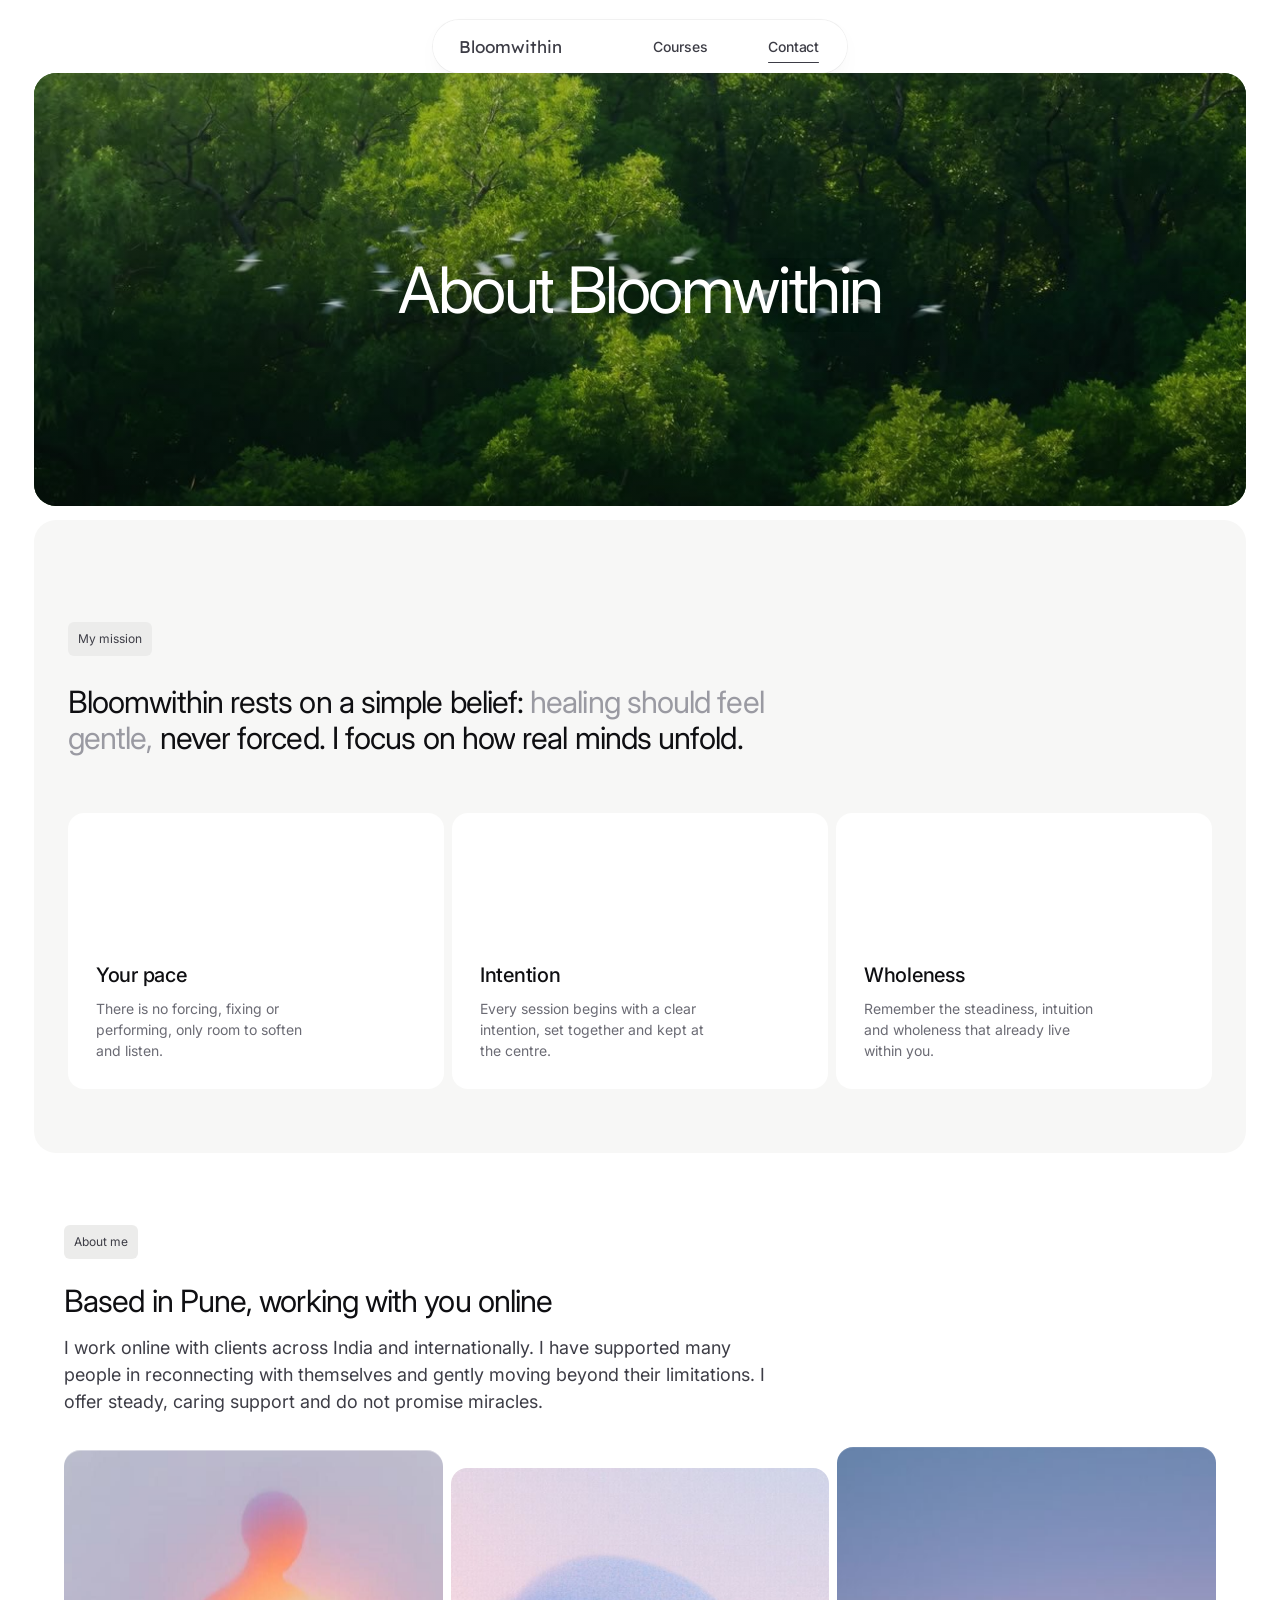
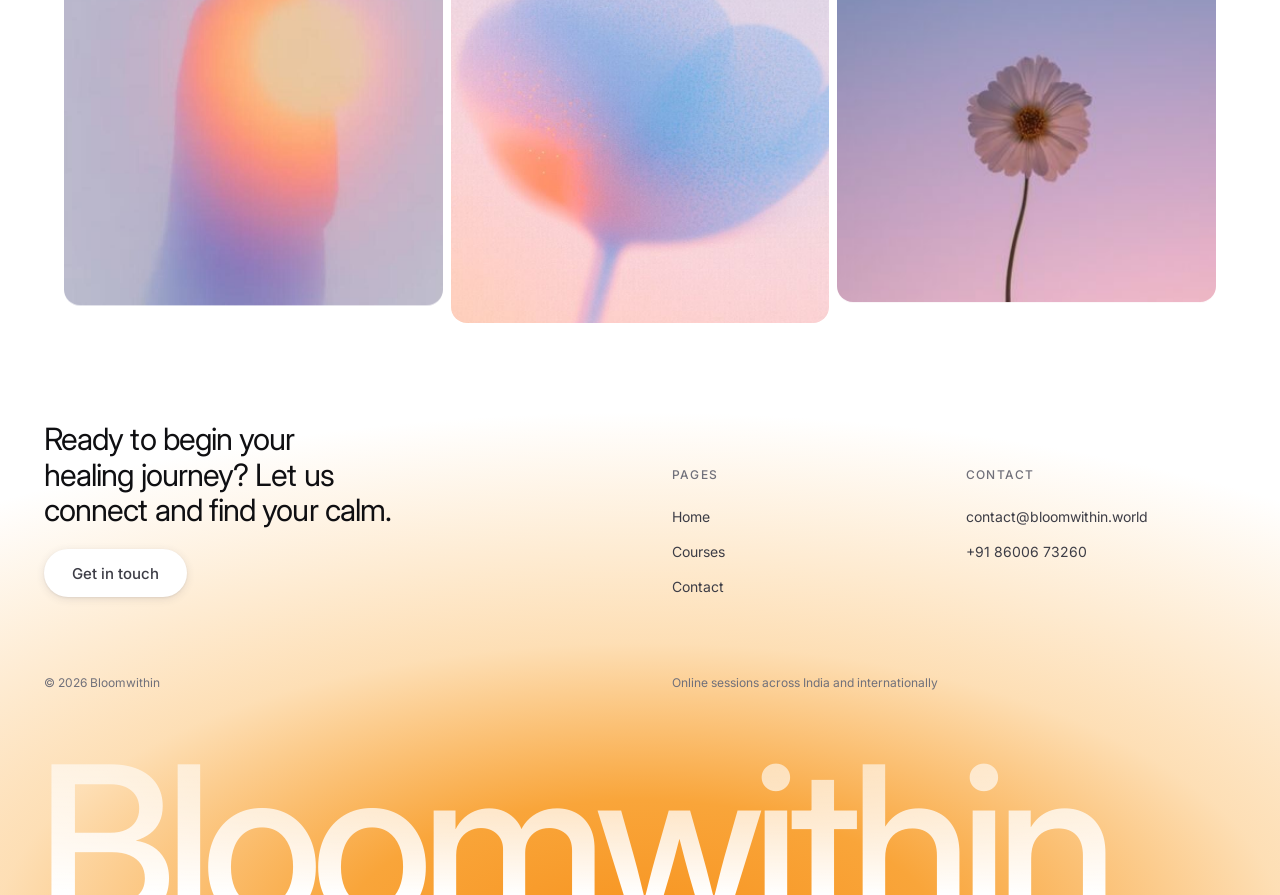
==== commit 37078792: "Add files via upload" ====
--- a/contact.html
+++ b/contact.html
@@ -42,12 +42,12 @@
   <div class="au">
   <section class="au-hero imgr" aria-labelledby="au-h">
     <img loading="lazy" decoding="async" class="rv fill" src="/forest-light-and-birds.jpg" alt="Green trees in warm light with white birds in flight" style="object-position:50% 50%">
-    <h1 id="au-h" class="au-title" data-split>About Us</h1>
+    <h1 id="au-h" class="au-title" data-split>About Bloomwithin</h1>
   </section>
 
   <section class="au-panel" id="mission">
     <span class="au-chip fade">My mission</span>
-    <h2 class="au-h" data-split>Bloomwithin is built on a simple idea: <em>healing should feel gentle,</em> not forced. I focus on how real minds unfold.</h2>
+    <h2 class="au-h" data-split>Bloomwithin rests on a simple belief: <em>healing should feel gentle,</em> never forced. I focus on how real minds unfold.</h2>
     <div class="au-cards">
       <article class="au-card fade">
         <h3>Your pace</h3>
@@ -67,7 +67,7 @@
   <section class="au-team" id="about">
     <span class="au-chip fade">About me</span>
     <h2 class="au-h au-h2" data-split>Based in Pune, working with you online</h2>
-    <p class="au-p fade">I work with clients across India and internationally in online sessions. I have helped many people reconnect with themselves and move past their limitations. I do not promise miracles.</p>
+    <p class="au-p fade">I work online with clients across India and internationally. I have supported many people in reconnecting with themselves and gently moving beyond their limitations. I offer steady, caring support and do not promise miracles.</p>
     <div class="au-photos">
       <div class="imgr" data-par="1" data-par-img><img loading="lazy" decoding="async" class="rv fill" src="/glowing-figure-in-lavender-mist.jpg" alt="A soft, glowing figure in lavender mist" style="object-position:50% 30%"></div>
       <div class="imgr" data-par="-1" data-par-img style="--d:.12s"><img loading="lazy" decoding="async" class="rv fill" src="/blue-flower-peach-sky.jpg" alt="A blurred blue flower against a peach sky"></div>
@@ -86,7 +86,7 @@
   <div class="wrap">
     <div class="foot-grid">
       <div class="foot-cta">
-        <h2 class="fade">Ready to begin your healing journey? Let's connect and find your calm.</h2>
+        <h2 class="fade">Ready to begin your healing journey? Let us connect and find your calm.</h2>
         <button type="button" class="foot-btn fade" data-book="" style="--d:.1s">Get in touch</button>
       </div>
       <div class="foot-links">
@@ -115,7 +115,7 @@
   <form class="modal-card" id="book-form" novalidate action="https://formspree.io/f/xoeeekdz" method="POST">
     <button type="button" class="modal-x" data-close aria-label="Close">&times;</button>
     <h3 id="bk-h">Get in touch</h3>
-    <p class="modal-sub" id="bk-sub">Leave your details and I will be in touch.</p>
+    <p class="modal-sub" id="bk-sub">Please leave your details and I will be in touch.</p>
     <input type="hidden" name="_subject" value="New booking enquiry from Bloomwithin">
     <div class="f2" id="bk-courses">
       <label id="bk-c-l">Course</label>
--- a/site.css
+++ b/site.css
@@ -115,12 +115,31 @@
 /* ---------- Inner shift ---------- */
 .shift { padding-block: clamp(36px, 6vw, 80px); }
 .shift-grid { display: grid; grid-template-columns: minmax(0, 1fr) minmax(0, 1fr); gap: 32px; min-height: 360px; }
-.shift-left { display: flex; flex-direction: column; justify-content: space-between; gap: 24px; }
-.flower { width: clamp(110px, 14vw, 180px); }
+.shift-left { display: flex; flex-direction: column; justify-content: flex-end; gap: 24px; }
+.flower { width: clamp(91px, 13.3vw, 189px); }
+.flower { -webkit-mask-image: linear-gradient(to right, #000 78%, transparent 99%), linear-gradient(to bottom, #000 80%, transparent 99%); -webkit-mask-composite: source-in; mask-image: linear-gradient(to right, #000 78%, transparent 99%), linear-gradient(to bottom, #000 80%, transparent 99%); mask-composite: intersect; }
+.flowers { position: relative; width: clamp(154px, 21vw, 294px); height: clamp(168px, 21vw, 294px); }
+.flowers::before { content: ""; position: absolute; left: -6%; top: -4%; width: 78%; height: 78%; border-radius: 50%; background: radial-gradient(closest-side, rgba(255,176,140,.42), rgba(255,205,185,.18) 55%, rgba(255,220,205,0) 100%); filter: blur(14px); animation: glowPulse 9s ease-in-out infinite alternate; pointer-events: none; }
+@keyframes glowPulse { from { opacity: .7; transform: scale(.96); } to { opacity: 1; transform: scale(1.05); } }
+.flt { position: absolute; will-change: transform; }
+.flt-a { left: 0; top: 0; animation: floatA 7s ease-in-out infinite alternate; }
+.flt-b { left: clamp(84px, 11.9vw, 168px); top: clamp(95px, 13.3vw, 186px); animation: floatB 5.4s ease-in-out -2s infinite alternate; }
+.flower-sm { width: clamp(53px, 7vw, 98px); transform: scaleX(-1) rotate(-14deg); opacity: .92; }
+@keyframes floatA { 0% { transform: translate3d(0, 0, 0) rotate(-2deg); } 50% { transform: translate3d(5px, -12px, 0) rotate(1.5deg); } 100% { transform: translate3d(-3px, -22px, 0) rotate(3deg); } }
+@keyframes floatB { 0% { transform: translate3d(0, 0, 0) rotate(3deg); } 50% { transform: translate3d(-7px, -10px, 0) rotate(-3deg); } 100% { transform: translate3d(4px, -18px, 0) rotate(2deg); } }
+@media (prefers-reduced-motion: reduce) { .flt-a, .flt-b, .flowers::before { animation: none; } }
 .shift-right { display: flex; flex-direction: column; gap: 28px; padding-top: 8px; }
 .shift-right .block { display: flex; flex-direction: column; gap: 10px; }
 .shift-right .block p { font-size: 16px; color: #55555f; max-width: 46ch; }
 .shift-right .label { font-size: 14px; font-weight: 500; }
+.shift-quote { font-family: inherit; font-style: normal; font-weight: 400; font-size: clamp(14px, 1.05vw, 15px); line-height: 1.3; letter-spacing: 0; color: #a9a9b3; margin: 0; }
+.shift-lede { font-size: clamp(17px, 1.5vw, 20px); line-height: 1.5; color: #3d3d46; max-width: 34ch; margin: 0; }
+.shift-right .block { gap: 12px; padding-top: 22px; border-top: 1px solid #e4e4e8; margin-top: 4px; }
+.shift-right .label { font-size: 12px; font-weight: 600; letter-spacing: .1em; text-transform: uppercase; color: #8a8a94; }
+.shift-right .block p { font-size: 17px; line-height: 1.6; color: #3d3d46; max-width: 44ch; }
+.shift-cta { padding-top: 6px; }
+.shift-btn { display: inline-flex; align-items: center; height: 50px; padding: 0 30px; border-radius: 999px; background: #1f1f1f; color: #fff; font-weight: 500; font-size: 15px; text-decoration: none; transition: transform .25s ease, box-shadow .25s ease; }
+.shift-btn:hover { transform: translateY(-2px); box-shadow: 0 10px 26px rgba(31,31,31,.25); }
 .shift-end { margin-top: auto; text-align: left; }
 
 /* ---------- Bento ---------- */
@@ -423,8 +442,44 @@
 .js .imgr.in img.rv { opacity: 1; transform: none; }
 
 
+
+/* ---------- Hero v5: thought-before-form editorial ---------- */
+.hero5 { max-width: none; margin: 0 auto; padding: clamp(22px, 2.8vw, 44px) clamp(16px, 3vw, 40px) 0; }
+.hero5-grid { display: grid; grid-template-columns: minmax(0, 1fr) minmax(0, 1fr); column-gap: clamp(20px, 3vw, 48px); align-items: end; }
+.hero5-h { font-size: clamp(2.6rem, 5vw, 4.8rem); line-height: .98; letter-spacing: -.045em; font-weight: 400; color: #0f0f12; margin: 0; padding-bottom: 2px; }
+.hero5-h .l1, .hero5-h .l2 { display: block; }
+.hero5-h .soft { color: inherit; font-weight: inherit; }
+.hero5-body { display: flex; flex-direction: column; gap: 26px; align-items: flex-start; }
+.hero5-lede { font-size: 18px; line-height: 1.5; letter-spacing: -.005em; color: #3a3a40; margin: 0; max-width: 24em; }
+.hero5-cta { display: flex; align-items: center; gap: 22px; }
+.hero5-btn { display: inline-flex; align-items: center; height: 48px; padding: 0 28px; border-radius: 999px; background: #0f0f12; color: #fff; font-weight: 500; font-size: 15px; text-decoration: none; transition: transform .25s ease, box-shadow .25s ease; }
+.hero5-btn:hover { transform: translateY(-2px); box-shadow: 0 10px 26px rgba(15,15,18,.26); }
+.hero5-link { color: #0f0f12; font-size: 15px; text-decoration: none; border-bottom: 1px solid #b4b4bc; padding-bottom: 2px; }
+.hero5-link:hover { border-bottom-color: #0f0f12; }
+.hero5-meta { display: flex; justify-content: space-between; gap: 16px; font-size: 14px; color: #8a8a92; margin: clamp(20px, 3vw, 44px) 0 12px; }
+.hero5-meta b { font-weight: 500; color: #0f0f12; margin-left: 14px; }
+.hero5-art { position: relative; overflow: hidden; border-radius: 4px; height: clamp(320px, 46vw, 658px); background: #000; isolation: isolate; }
+.hero5-stage { position: absolute; inset: 0; }
+.hero5-cv { position: absolute; inset: 0; width: 100%; height: 100%; display: block; opacity: 0; transition: opacity 1.2s ease; pointer-events: none; }
+.hero5-cv.on { opacity: 1; }
+.hero5-stage img { position: absolute; inset: 0; width: 100%; height: 100%; object-fit: contain; object-position: 50% 100%; }
+.hero5-fg { will-change: translate; }
+@keyframes sigZoom { from { transform: scale(1); } to { transform: scale(1.07); } }
+.hero5-cap, .hero5-more { position: absolute; bottom: clamp(14px, 2vw, 24px); z-index: 2; color: #fff; font-size: 15px; text-shadow: 0 1px 14px rgba(6,28,80,.45); }
+.hero5-cap { left: clamp(14px, 2vw, 24px); }
+.hero5-more { right: clamp(14px, 2vw, 24px); text-decoration: none; border-bottom: 1px solid rgba(255,255,255,.7); padding-bottom: 1px; }
+.hero5-more:hover { border-bottom-color: #fff; }
+.hero5-h .l1, .hero5-h .l2, .hero5-body { animation: h5up .9s cubic-bezier(.2,.7,.2,1) both; }
+.hero5-h .l2 { animation-delay: .1s; } .hero5-body { animation-delay: .22s; }
+@keyframes h5up { from { opacity: 0; transform: translateY(18px); } }
+@media (max-width: 860px) {
+  .hero5-grid { grid-template-columns: 1fr; row-gap: 22px; }
+  .hero5-h { margin-top: 0; }
+  .hero5-art { height: clamp(320px, 120vw, 560px); border-radius: 16px; }
+}
+@media (prefers-reduced-motion: reduce) { .hero5-h .l1, .hero5-h .l2, .hero5-body, .hero5-stage { animation: none; } }
 /* ---------- Living hero ---------- */
-.hero-water { position: relative; overflow: hidden; background: #cfdcec; }
+.hero-water { position: relative; overflow: hidden; background: #7fa8da; }
 .hero-water .water-cv { position: absolute; inset: 0; width: 100%; height: 100%; display: block; opacity: 0; transition: opacity 1.2s ease; pointer-events: none; }
 .hero-water .water-cv.on { opacity: 1; }
 .hero-live { container-type: size; position: relative; background: #e8a67f; }
@@ -506,50 +561,99 @@
   .c-table { margin-top: 32px; }
   .c-col2 .pill { margin-top: 28px; }
 }
-/* ---------- Design system: spacing and type tokens ---------- */
+/* ---------- Design system ----------
+   Type scale   display 72 | h2 44 | h2-sm 32 | h3 20 | lede 18 | body 16 | small 14 | caption 12 (display, h2 and h2-sm are fluid)
+   Weights      400 regular (headings, body) | 500 medium (h3, labels, buttons)
+   Spacing      8px scale: 8, 16, 24, 32, 48, 64, plus one section rhythm
+   Colour       ink-strong: headings and primary buttons | ink: body text | muted: secondary text | faint: kicker only
+   Controls     one button: 48px high, 28px side padding, 15px medium, pill */
 :root {
-  --muted: #70707a;
+  --ink-strong: #0f0f12; --ink: #3d3d46; --muted: #70707a; --faint: #a9a9b3;
   --sp-1: 8px; --sp-2: 16px; --sp-3: 24px; --sp-4: 32px; --sp-5: 48px; --sp-6: 64px;
   --sp-section: clamp(64px, 8vw, 112px);
   --sp-head: clamp(32px, 3.6vw, 48px);
-  --fs-small: 14px; --fs-body: 16px; --fs-h3: 20px;
+  --fs-display: clamp(2.5rem, 5vw, 4.5rem);
   --fs-h2: clamp(30px, 3.4vw, 44px);
-  --lh-body: 1.6; --lh-tight: 1.15;
-}
-body { font-kerning: normal; -webkit-font-smoothing: antialiased; text-rendering: optimizeLegibility; }
+  --fs-h2-sm: clamp(24px, 2.4vw, 32px);
+  --fs-h3: 20px; --fs-lede: 18px; --fs-body: 16px; --fs-small: 14px; --fs-caption: 12px; --fs-ui: 15px;
+  --lh-display: 1; --lh-heading: 1.15; --lh-h3: 1.3; --lh-lede: 1.5; --lh-body: 1.6; --lh-small: 1.5;
+  --ls-display: -.04em; --ls-heading: -.03em; --ls-h3: -.015em;
+  --fw-regular: 400; --fw-medium: 500;
+  --btn-h: 48px; --btn-x: 28px;
+}
+body { font-kerning: normal; -webkit-font-smoothing: antialiased; text-rendering: optimizeLegibility; color: var(--ink); }
 h1, h2, h3, .h-hero, .h-sec, .au-h, .faq-h, .arc-h { text-wrap: balance; hyphens: none; }
 p, blockquote, figcaption, dd { text-wrap: pretty; }
 ::selection { background: rgba(234, 106, 63, .22); color: var(--ink); }
-/* one heading scale: display 56, section 30-44, card 20, body 16, small 14 */
-.h-sec, .row-text .h-sec, .faq-h, .cp-title, .arc-h { font-size: var(--fs-h2); line-height: var(--lh-tight); letter-spacing: -.03em; font-weight: 500; }
-.faq-h { font-weight: 500; }
-.h-hero .soft, .h-hero-32 .line.soft { color: #8a8a94; }
-.course h3 { font-size: var(--fs-h3); line-height: 1.25; letter-spacing: -.015em; }
-.course .price { font-size: var(--fs-small); color: var(--muted); letter-spacing: .01em; }
-.course p { font-size: var(--fs-small); line-height: 1.5; }
-.course .meta { font-size: var(--fs-small); color: var(--muted); }
-.faq-q { font-size: var(--fs-body); }
-.faq-a p { font-size: var(--fs-body); line-height: var(--lh-body); }
-.au-p, .row-text p, .lede, .touch-p { line-height: var(--lh-body); }
-.au-card p, .stu-quote figcaption, .small, figcaption { font-size: var(--fs-small); line-height: 1.5; }
-.eyebrow { font-size: 12px; letter-spacing: .12em; }
-.foot-col { font-size: var(--fs-small); }
-.foot-bar { font-size: 13px; }
-/* one rhythm: major sections share one vertical padding, inner heads share one gap */
+.h-hero .soft, .h-hero-32 .line.soft { color: var(--muted); }
+
+/* Headings: display, h2, h2-sm, h3 */
+.hero5-h, .au-title { font-size: var(--fs-display); line-height: var(--lh-display); letter-spacing: var(--ls-display); font-weight: var(--fw-regular); }
+.hero5-h { color: var(--ink-strong); }
+.h-sec, .row-text .h-sec, .faq-h, .cp-title { font-size: var(--fs-h2); line-height: var(--lh-heading); letter-spacing: var(--ls-heading); font-weight: var(--fw-regular); color: var(--ink-strong); }
+.band .h-sec, .au-h, .foot-cta h2 { font-size: var(--fs-h2-sm); line-height: var(--lh-heading); letter-spacing: var(--ls-heading); font-weight: var(--fw-regular); color: var(--ink-strong); }
+.course h3, .au-card h3, .c-name, .modal-card h3, .arc-h { font-size: var(--fs-h3); line-height: var(--lh-h3); letter-spacing: var(--ls-h3); font-weight: var(--fw-medium); color: var(--ink-strong); }
+.c-num { font-weight: var(--fw-regular); color: var(--muted); }
+
+/* Body text: lede 18, body 16, small 14 */
+.hero5-lede, .shift-lede, .au-p { font-size: var(--fs-lede); line-height: var(--lh-lede); letter-spacing: 0; color: var(--ink); }
+.shift-right .block p, .card-text p, .row-text p, .c-about p, .c-trow dd, .faq-a p, .faq-sub, .offer-head .small, .touch-p, .lede { font-size: var(--fs-body); line-height: var(--lh-body); color: var(--ink); }
+.c-about h3, .faq-q { font-size: var(--fs-body); line-height: var(--lh-body); font-weight: var(--fw-medium); color: var(--ink-strong); }
+.faq-a p { padding: 0 var(--sp-2) var(--sp-2); }
+.course p { font-size: var(--fs-small); line-height: var(--lh-small); color: var(--ink); }
+.price { font-size: var(--fs-body); font-weight: var(--fw-medium); color: var(--ink-strong); }
+.course .meta, .c-trow dt, .small, .hero5-meta, .modal-sub { font-size: var(--fs-small); line-height: var(--lh-small); color: var(--muted); }
+.au-card p, .stu-quote figcaption, figcaption, .foot-col { font-size: var(--fs-small); line-height: var(--lh-small); }
+.stu-quote figcaption { color: var(--ink); }
+.hero5-meta b { color: var(--ink-strong); }
+.shift-quote { font-size: var(--fs-small); line-height: var(--lh-small); color: var(--faint); }
+.stu-label { font-size: var(--fs-small); font-weight: var(--fw-medium); color: var(--muted); }
+.stu-quote blockquote { font-size: 22px; line-height: var(--lh-lede); font-weight: var(--fw-regular); color: var(--ink-strong); }
+.stu-quote blockquote strong { font-weight: var(--fw-medium); }
+.nav nav a { color: var(--ink); }
+/* small orange blob: soft faded edges, slowly morphing and drifting */
+.flt-c { left: clamp(24px, 3.2vw, 46px); top: clamp(28px, 4.8vw, 68px); z-index: 0; animation: floatB 6.4s ease-in-out -1s infinite alternate; }
+.flt-a, .flt-b { z-index: 1; }
+.blob { display: block; width: clamp(96px, 13vw, 184px); aspect-ratio: 1; background: radial-gradient(closest-side, rgba(255,150,80,.5) 0%, rgba(255,165,105,.3) 50%, rgba(255,185,140,0) 100%); filter: blur(6px); border-radius: 58% 42% 55% 45% / 48% 56% 44% 52%; animation: blobMorph 7s ease-in-out infinite alternate; }
+@keyframes blobMorph { 0% { border-radius: 58% 42% 55% 45% / 48% 56% 44% 52%; transform: scale(1) rotate(0deg); } 50% { border-radius: 44% 56% 42% 58% / 58% 44% 56% 42%; transform: scale(1.14) rotate(25deg); } 100% { border-radius: 52% 48% 60% 40% / 42% 58% 46% 54%; transform: scale(.92) rotate(-12deg); } }
+@media (prefers-reduced-motion: reduce) { .flt-c, .blob { animation: none; } }
+.card-pace .panel h3 { font-weight: var(--fw-medium); color: var(--ink-strong); margin: 0 0 var(--sp-1); }
+.card-text .h-mid { font-weight: var(--fw-medium); color: var(--ink-strong); margin: 0 0 var(--sp-1); }
+
+/* Labels: caption 12 */
+.eyebrow, .au-chip, .shift-right .label, .foot-col .t, .foot-bar { font-size: var(--fs-caption); line-height: var(--lh-small); }
+.eyebrow { letter-spacing: .12em; }
+.shift-right .label, .foot-col .t { font-weight: var(--fw-medium); letter-spacing: .1em; text-transform: uppercase; color: var(--muted); }
+.au-chip { color: var(--ink); }
+.foot-bar { color: var(--muted); }
+
+/* One control: every button shares height, padding, type and shape */
+.hero5-btn, .shift-btn, .pill, .c-col2 .pill, .arc-btn, .ready-btn, .btn-submit, .btn-clear, .foot-btn { height: var(--btn-h); min-height: var(--btn-h); padding: 0 var(--btn-x); font-size: var(--fs-ui); font-weight: var(--fw-medium); line-height: 1; border-radius: 999px; }
+/* one outline button: thin grey line, dark text, fills dark on hover (the footer button keeps its own white style) */
+:root { --btn-line: #b9b9c2; }
+.hero5-btn, .shift-btn, .arc-btn, .ready-btn, .pill, .c-col2 .pill { background: transparent; color: var(--ink-strong); border: 1px solid var(--btn-line); box-shadow: none; transition: background-color .3s ease, color .3s ease, border-color .3s ease, transform .25s ease; }
+.hero5-btn:hover, .shift-btn:hover, .arc-btn:hover, .ready-btn:hover, .pill:hover, .c-col2 .pill:hover { background: var(--ink-strong); color: #fff; border-color: var(--ink-strong); box-shadow: none; transform: translateY(-2px); }
+.hero5-link, .ready-link { font-size: var(--fs-ui); color: var(--ink-strong); }
+.nav-in { font-size: var(--fs-small); }
+
+/* One rhythm: major sections share one vertical padding, inner heads share one gap */
 .shift, .band, .offer { padding-block: var(--sp-section); }
 .faq { padding-block: var(--sp-section); }
 .cp-head { padding-top: var(--sp-section); padding-bottom: var(--sp-4); }
 .insp { padding-bottom: var(--sp-section); }
-.bento { gap: var(--sp-2); }
-.band .h-sec { margin-bottom: var(--sp-head); }
+.bento, .cards { gap: var(--sp-2); }
+.band { padding-top: clamp(40px, 5vw, 72px); }
+.band .h-sec { margin-bottom: var(--sp-3); }
 .offer-head { gap: var(--sp-1); margin-bottom: var(--sp-head); }
 .faq-list { margin-top: var(--sp-head); }
 .faq-sub { margin-top: var(--sp-2); }
-.shift-right { gap: var(--sp-3); }
-.cards { gap: var(--sp-2); }
-/* one control size */
-.pill, .arc-btn, .foot-btn { min-height: 40px; padding: 0 var(--sp-3); font-size: var(--fs-small); font-weight: 500; }
-.nav-in { font-size: var(--fs-small); }
+.hero5-grid { column-gap: clamp(24px, 3vw, var(--sp-5)); }
+.hero5-body, .shift-right { gap: var(--sp-3); }
+.hero5-cta { gap: var(--sp-3); }
+.hero5-meta { margin: clamp(24px, 3vw, var(--sp-5)) 0 var(--sp-2); }
+.shift-right .block { padding-top: var(--sp-3); }
+.shift-cta { padding-top: 0; }
+@media (max-width: 860px) { .hero5-grid { row-gap: var(--sp-3); } }
 @media (max-width: 860px) {
   .nav nav a { padding: 10px 4px; }
   .foot-links { grid-template-columns: max-content max-content; gap: var(--sp-3) var(--sp-5); }
